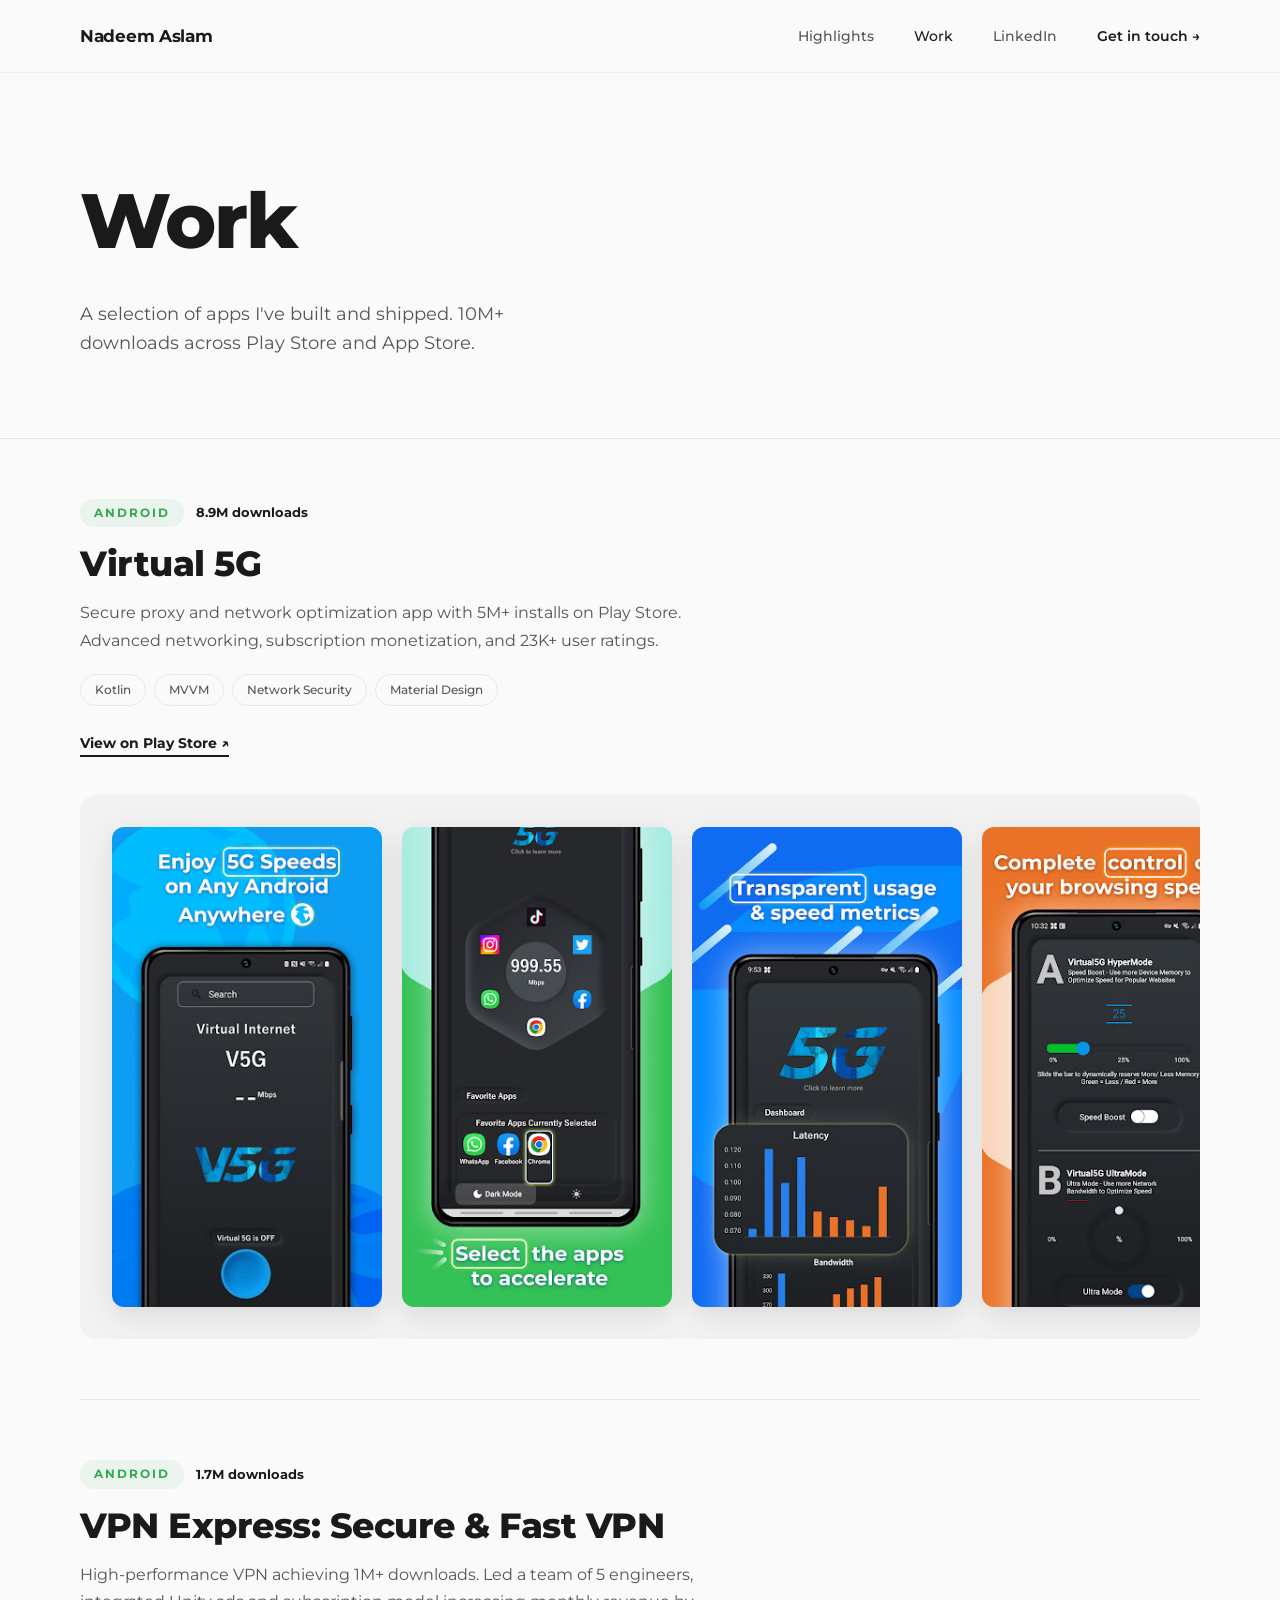
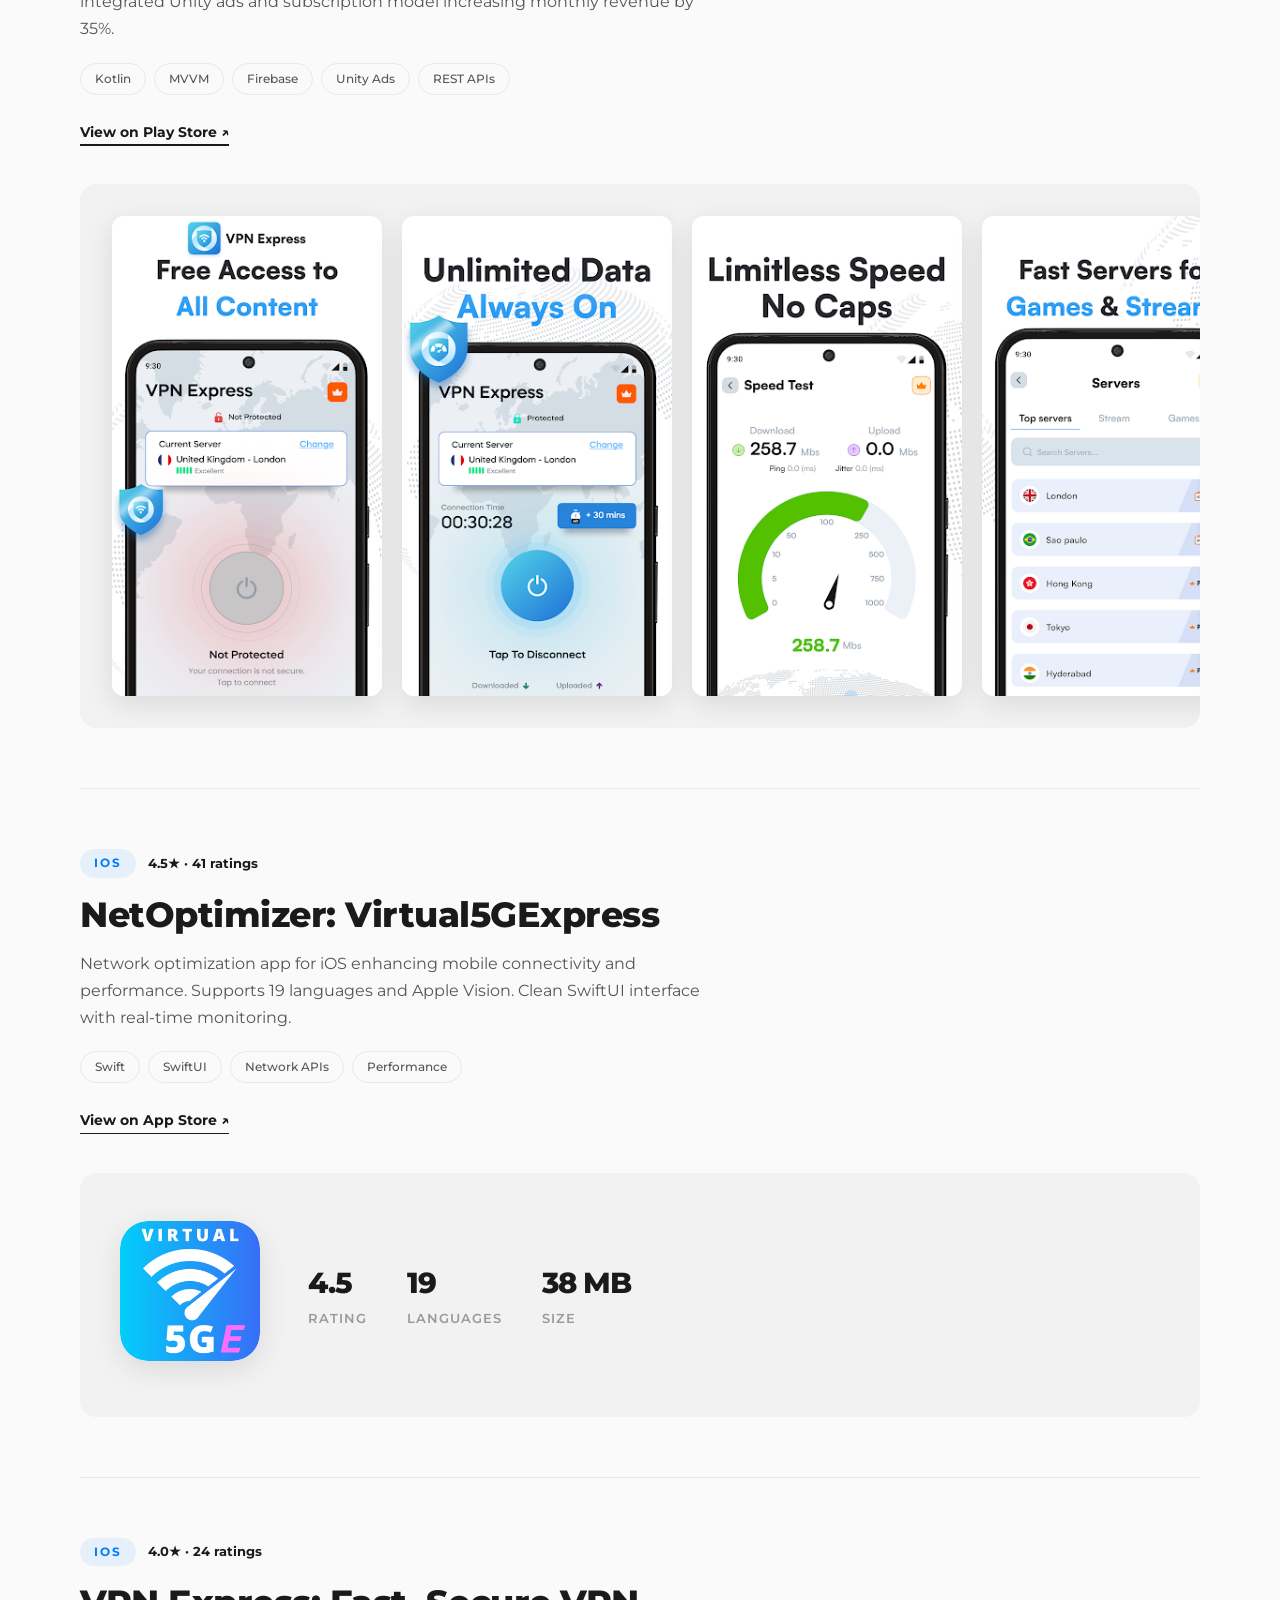
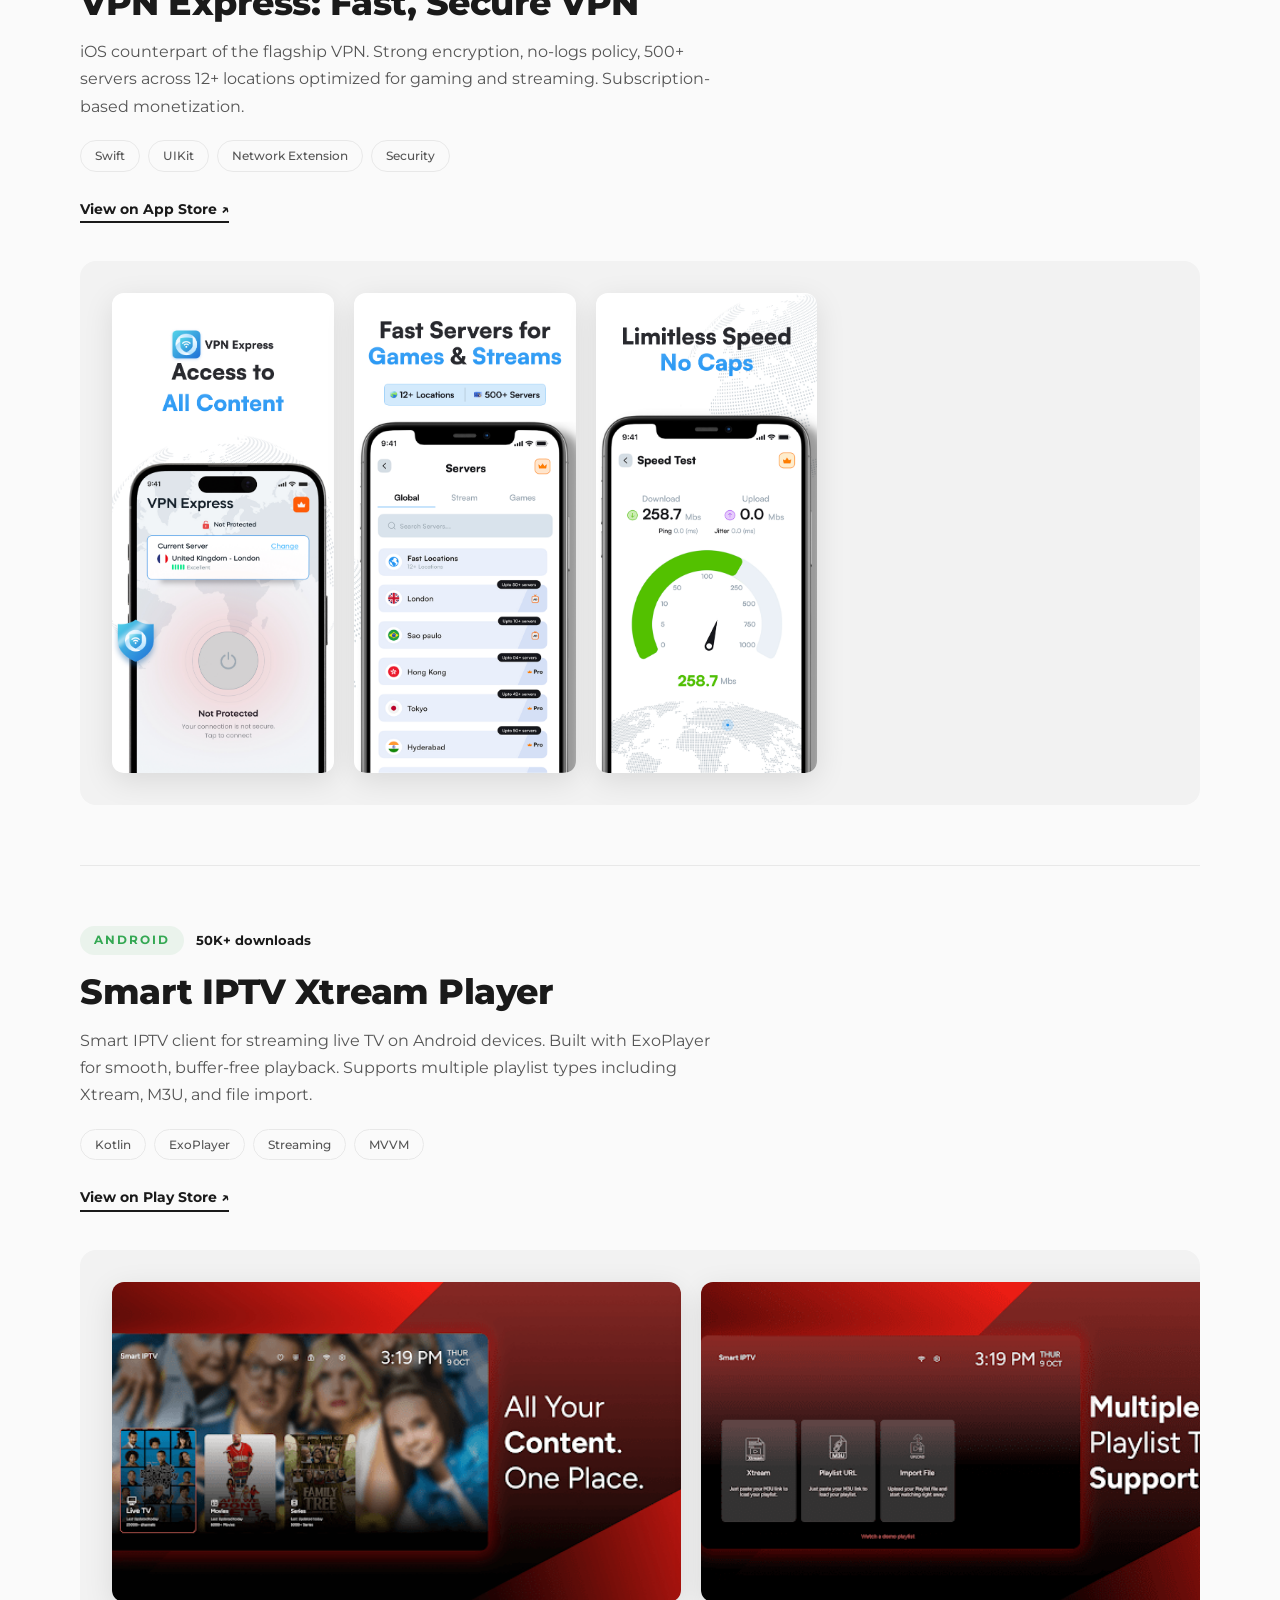
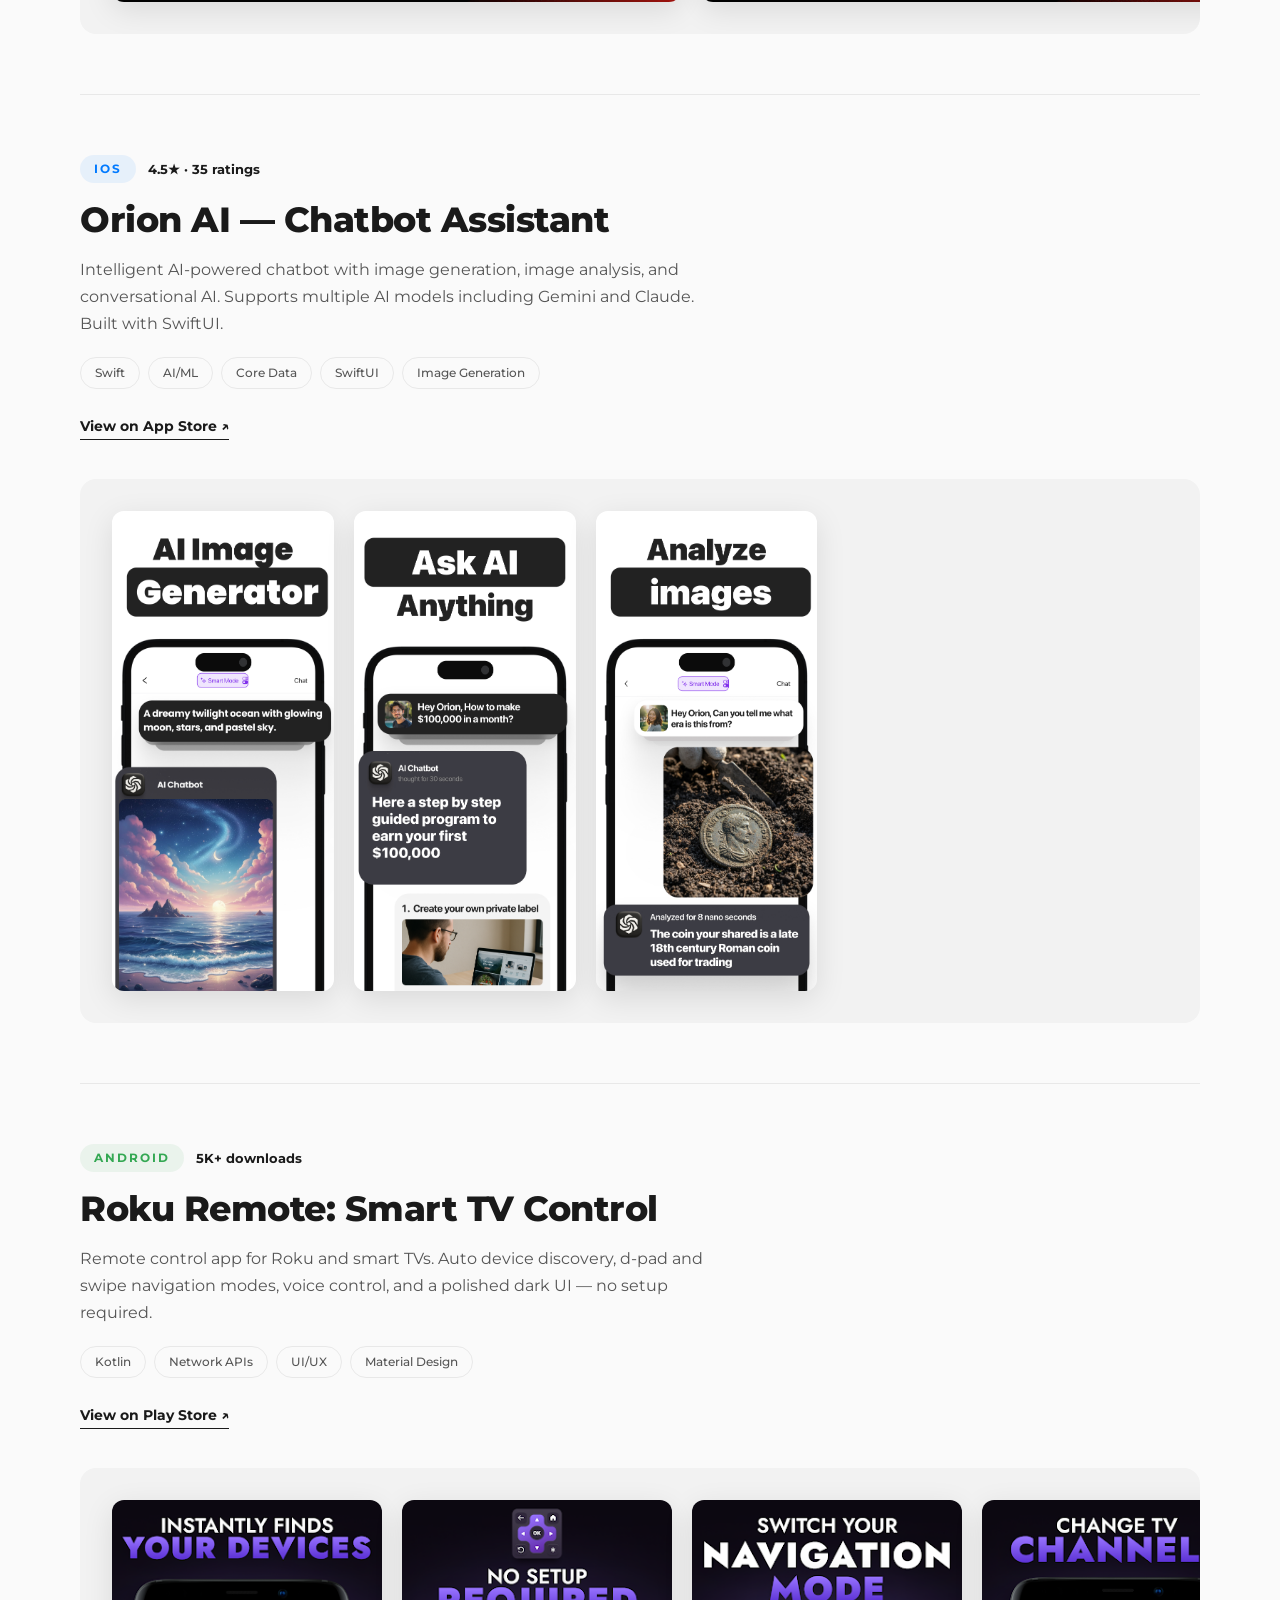
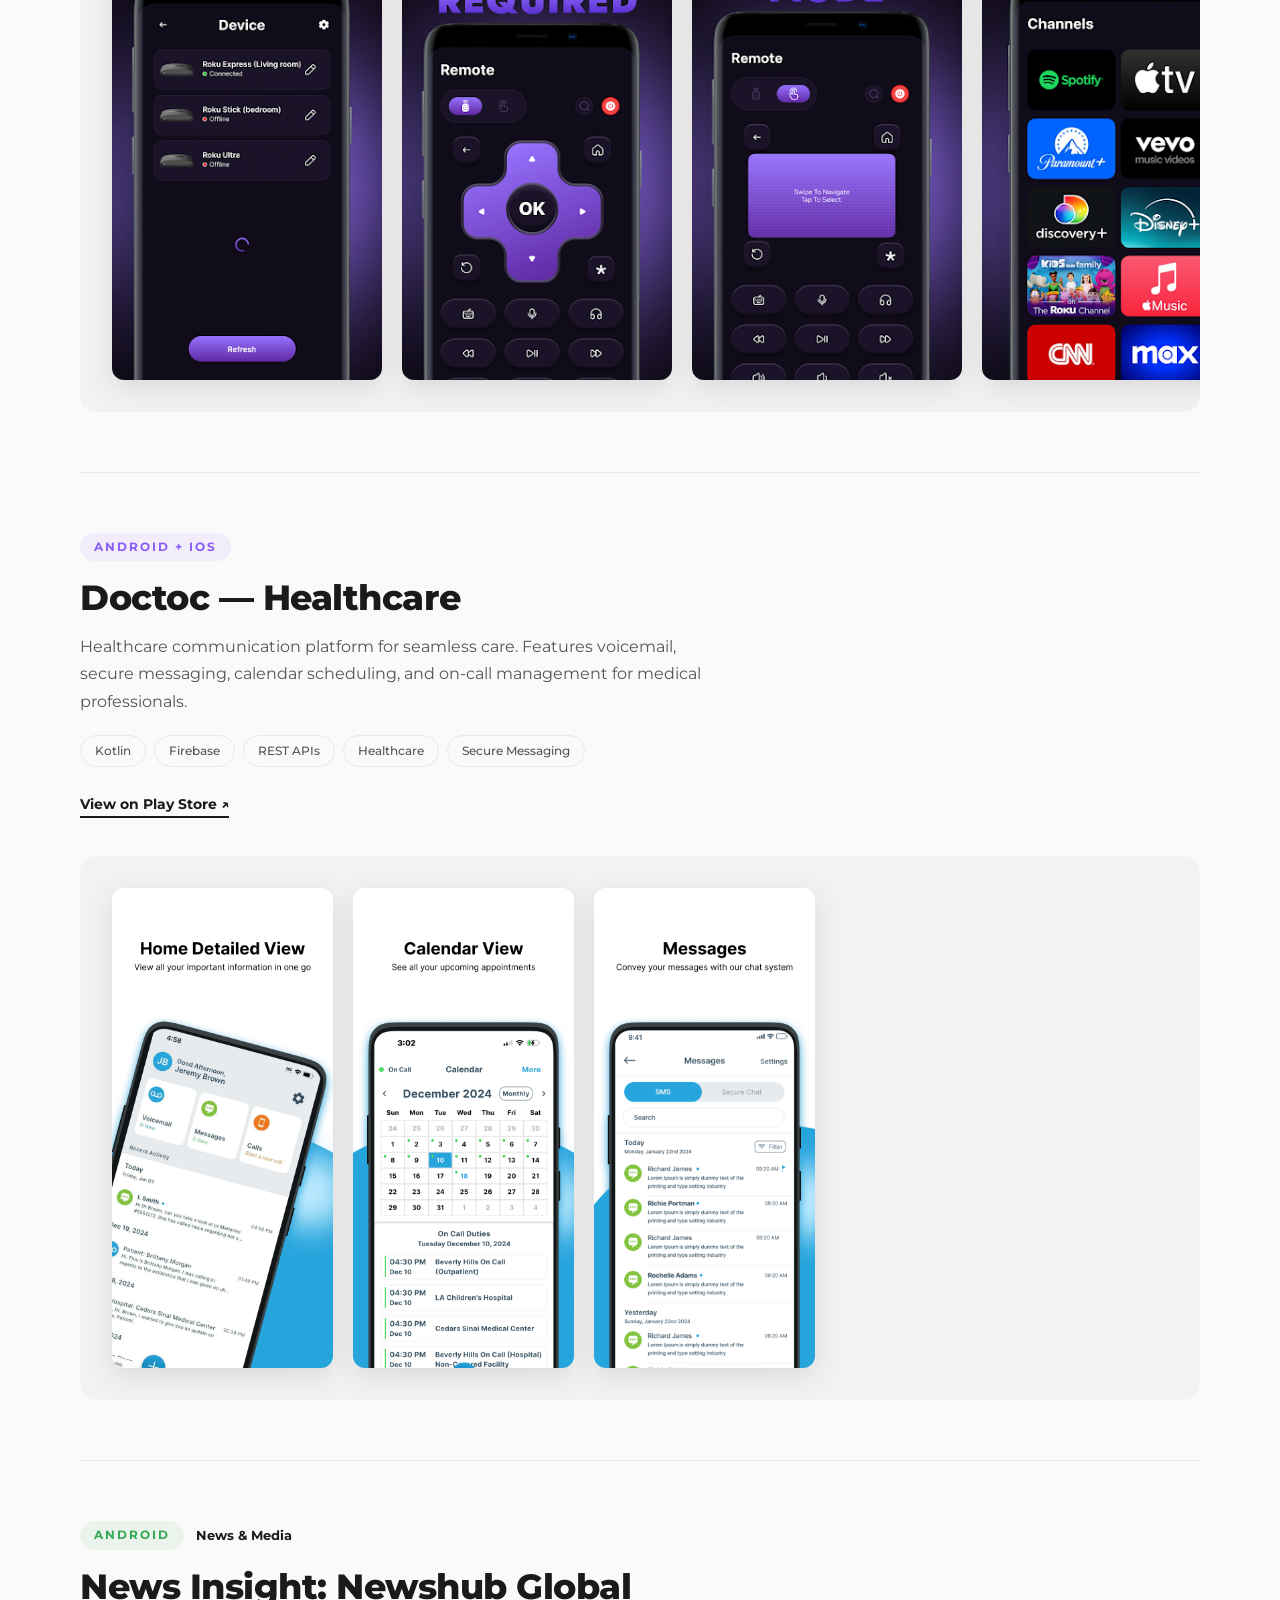
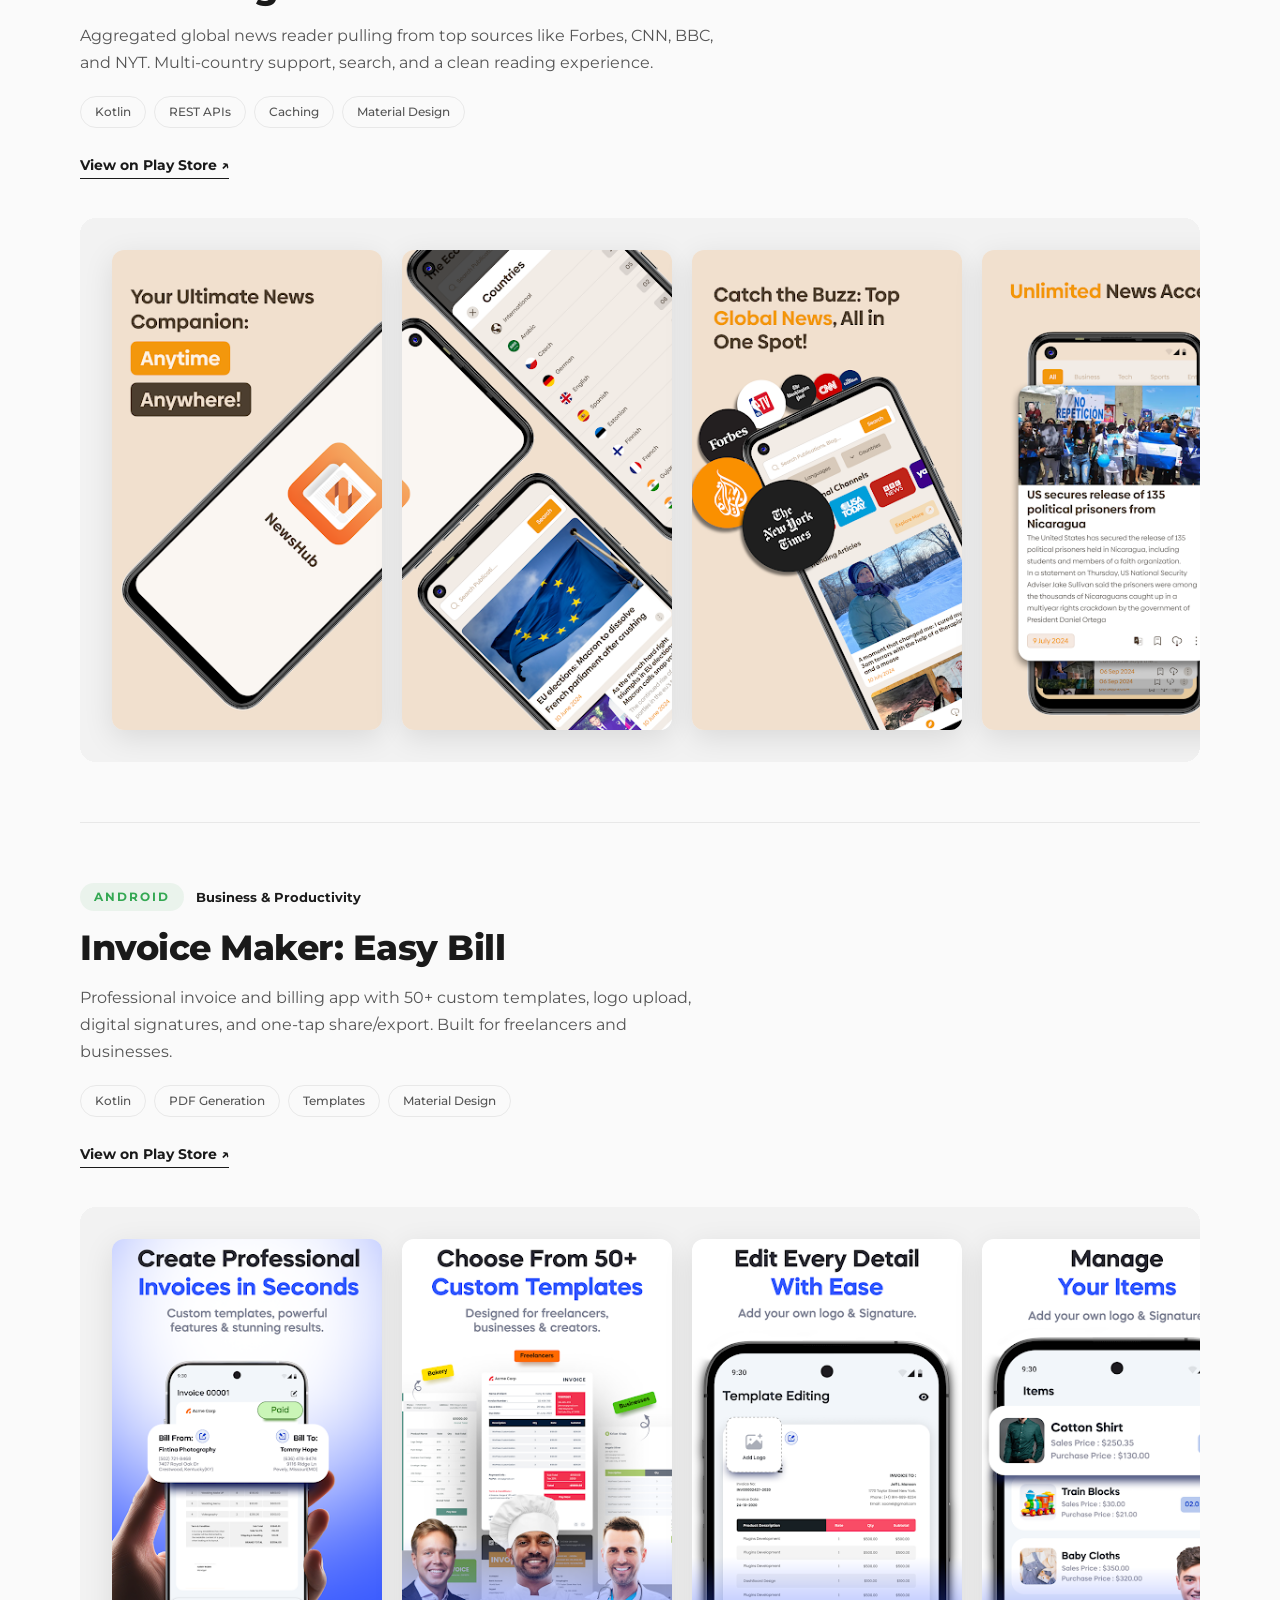
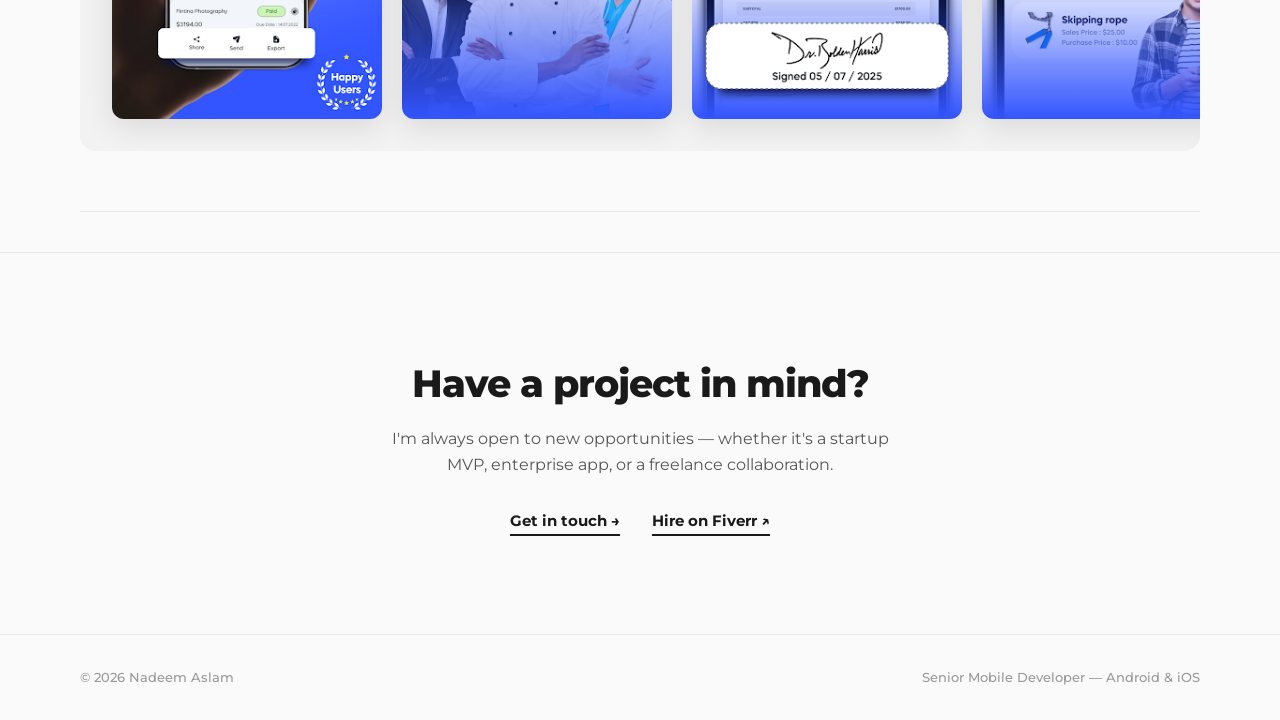
==== work.html @ 869d14c3 "Initial commit: portfolio website Static portfolio with home page, work page, SEO optimization, stru" ====
<!DOCTYPE html>
<html lang="en">
<head>
  <meta charset="UTF-8">
  <meta name="viewport" content="width=device-width, initial-scale=1.0">
  <title>Work — Nadeem Aslam | Android & iOS Apps Portfolio</title>
  <meta name="description" content="Mobile apps built by Nadeem Aslam. Virtual 5G (8.9M downloads), VPN Express, Smart IPTV, Orion AI and more. Android and iOS development portfolio.">
  <meta name="keywords" content="Nadeem Aslam apps, Android apps portfolio, iOS apps portfolio, mobile developer work, Virtual 5G app, VPN Express app, Kotlin apps, Swift apps, Play Store developer">
  <meta name="author" content="Nadeem Aslam">
  <meta name="robots" content="index, follow">
  <link rel="canonical" href="https://nadeemaslam.com/work.html">

  <!-- Open Graph -->
  <meta property="og:type" content="website">
  <meta property="og:title" content="Work — Nadeem Aslam | Android & iOS Apps Portfolio">
  <meta property="og:description" content="Mobile apps built by Nadeem Aslam. 5M+ downloads across Play Store and App Store.">
  <meta property="og:url" content="https://nadeemaslam.com/work.html">
  <meta property="og:image" content="https://nadeemaslam.com/assets/icon-virtual5g.png">

  <link rel="preconnect" href="https://fonts.googleapis.com">
  <link rel="preconnect" href="https://fonts.gstatic.com" crossorigin>
  <link href="https://fonts.googleapis.com/css2?family=Montserrat:wght@400;500;600;700;800&family=Merriweather:wght@400;700&display=swap" rel="stylesheet">
  <link rel="stylesheet" href="style.css">
  <link rel="stylesheet" href="work.css">
</head>
<body>

  <!-- Nav -->
  <nav class="nav">
    <div class="nav-inner">
      <a href="index.html" class="nav-logo">Nadeem Aslam</a>
      <div class="nav-links" id="navLinks">
        <a href="index.html#highlights">Highlights</a>
        <a href="work.html" class="nav-active">Work</a>
        <a href="https://www.linkedin.com/in/nadeem-aslam-android/" target="_blank" rel="noopener">LinkedIn</a>
        <a href="index.html#contact" class="nav-cta">Get in touch &rarr;</a>
      </div>
      <button class="nav-toggle" id="navToggle" aria-label="Menu">
        <span></span><span></span>
      </button>
    </div>
  </nav>

  <!-- Page Header -->
  <header class="work-hero">
    <div class="section-inner">
      <h1>Work</h1>
      <p>A selection of apps I've built and shipped. 10M+ downloads across Play Store and App Store.</p>
    </div>
  </header>

  <!-- Project Cards -->
  <section class="work-grid">
    <div class="section-inner">

      <!-- Virtual 5G -->
      <a href="https://play.google.com/store/apps/details?id=com.adaranet.android.droidproxyclient2" target="_blank" rel="noopener" class="work-card">
        <div class="work-card-text">
          <div class="work-card-meta">
            <span class="work-tag">Android</span>
            <span class="work-tag-subtle">8.9M downloads</span>
          </div>
          <h2>Virtual 5G</h2>
          <p>Secure proxy and network optimization app with 5M+ installs on Play Store. Advanced networking, subscription monetization, and 23K+ user ratings.</p>
          <div class="work-card-chips">
            <span>Kotlin</span><span>MVVM</span><span>Network Security</span><span>Material Design</span>
          </div>
          <span class="work-card-link">View on Play Store &nearr;</span>
        </div>
        <div class="work-card-screens">
          <div class="screens-row">
            <img src="assets/ss-virtual5g-1.jpg" alt="Virtual 5G — Home screen" loading="lazy">
            <img src="assets/ss-virtual5g-2.jpg" alt="Virtual 5G — App acceleration" loading="lazy">
            <img src="assets/ss-virtual5g-3.jpg" alt="Virtual 5G — Settings" loading="lazy">
            <img src="assets/ss-virtual5g-4.jpg" alt="Virtual 5G — Speed Control" loading="lazy">
            <img src="assets/ss-virtual5g-5.jpg" alt="Virtual 5G — Modes" loading="lazy">
          </div>
        </div>
      </a>

      <!-- VPN Express Android -->
      <a href="https://play.google.com/store/apps/details?id=com.adaranet.vgep" target="_blank" rel="noopener" class="work-card">
        <div class="work-card-text">
          <div class="work-card-meta">
            <span class="work-tag">Android</span>
            <span class="work-tag-subtle">1.7M downloads</span>
          </div>
          <h2>VPN Express: Secure & Fast VPN</h2>
          <p>High-performance VPN achieving 1M+ downloads. Led a team of 5 engineers, integrated Unity ads and subscription model increasing monthly revenue by 35%.</p>
          <div class="work-card-chips">
            <span>Kotlin</span><span>MVVM</span><span>Firebase</span><span>Unity Ads</span><span>REST APIs</span>
          </div>
          <span class="work-card-link">View on Play Store &nearr;</span>
        </div>
        <div class="work-card-screens">
          <div class="screens-row">
            <img src="assets/ss-vgep-1.jpg" alt="VPN Express — Connect" loading="lazy">
            <img src="assets/ss-vgep-2.jpg" alt="VPN Express — Protected" loading="lazy">
            <img src="assets/ss-vgep-3.jpg" alt="VPN Express — Servers" loading="lazy">
            <img src="assets/ss-vgep-4.jpg" alt="VPN Express — Server List" loading="lazy">
            <img src="assets/ss-vgep-5.jpg" alt="VPN Express — Features" loading="lazy">
          </div>
        </div>
      </a>

      <!-- NetOptimizer iOS -->
      <a href="https://apps.apple.com/us/app/netoptimizer-virtual5gexpress/id6499292158" target="_blank" rel="noopener" class="work-card">
        <div class="work-card-text">
          <div class="work-card-meta">
            <span class="work-tag ios">iOS</span>
            <span class="work-tag-subtle">4.5★ · 41 ratings</span>
          </div>
          <h2>NetOptimizer: Virtual5GExpress</h2>
          <p>Network optimization app for iOS enhancing mobile connectivity and performance. Supports 19 languages and Apple Vision. Clean SwiftUI interface with real-time monitoring.</p>
          <div class="work-card-chips">
            <span>Swift</span><span>SwiftUI</span><span>Network APIs</span><span>Performance</span>
          </div>
          <span class="work-card-link">View on App Store &nearr;</span>
        </div>
        <div class="work-card-preview">
          <div class="preview-icon-large">
            <img src="assets/icon-netoptimizer-ios.png" alt="NetOptimizer icon">
          </div>
          <div class="preview-stats">
            <div><strong>4.5</strong><span>Rating</span></div>
            <div><strong>19</strong><span>Languages</span></div>
            <div><strong>38 MB</strong><span>Size</span></div>
          </div>
        </div>
      </a>

      <!-- VPN Express iOS -->
      <a href="https://apps.apple.com/us/app/vpn-express-fast-secure-vpn/id6740760260" target="_blank" rel="noopener" class="work-card">
        <div class="work-card-text">
          <div class="work-card-meta">
            <span class="work-tag ios">iOS</span>
            <span class="work-tag-subtle">4.0★ · 24 ratings</span>
          </div>
          <h2>VPN Express: Fast, Secure VPN</h2>
          <p>iOS counterpart of the flagship VPN. Strong encryption, no-logs policy, 500+ servers across 12+ locations optimized for gaming and streaming. Subscription-based monetization.</p>
          <div class="work-card-chips">
            <span>Swift</span><span>UIKit</span><span>Network Extension</span><span>Security</span>
          </div>
          <span class="work-card-link">View on App Store &nearr;</span>
        </div>
        <div class="work-card-screens">
          <div class="screens-row">
            <img src="assets/ss-vpnexpress-ios-1.png" alt="VPN Express iOS — Home" loading="lazy">
            <img src="assets/ss-vpnexpress-ios-2.png" alt="VPN Express iOS — Servers" loading="lazy">
            <img src="assets/ss-vpnexpress-ios-3.png" alt="VPN Express iOS — Speed Test" loading="lazy">
          </div>
        </div>
      </a>

      <!-- Smart IPTV -->
      <a href="https://play.google.com/store/apps/details?id=com.invotyx.tv.smartiptv" target="_blank" rel="noopener" class="work-card">
        <div class="work-card-text">
          <div class="work-card-meta">
            <span class="work-tag">Android</span>
            <span class="work-tag-subtle">50K+ downloads</span>
          </div>
          <h2>Smart IPTV Xtream Player</h2>
          <p>Smart IPTV client for streaming live TV on Android devices. Built with ExoPlayer for smooth, buffer-free playback. Supports multiple playlist types including Xtream, M3U, and file import.</p>
          <div class="work-card-chips">
            <span>Kotlin</span><span>ExoPlayer</span><span>Streaming</span><span>MVVM</span>
          </div>
          <span class="work-card-link">View on Play Store &nearr;</span>
        </div>
        <div class="work-card-screens">
          <div class="screens-row landscape">
            <img src="assets/ss-smartiptv-1.jpg" alt="Smart IPTV — Home" loading="lazy">
            <img src="assets/ss-smartiptv-2.jpg" alt="Smart IPTV — Playlists" loading="lazy">
            <img src="assets/ss-smartiptv-3.jpg" alt="Smart IPTV — Player" loading="lazy">
          </div>
        </div>
      </a>

      <!-- Orion AI -->
      <a href="https://apps.apple.com/us/app/orion-ai-chatbot-assistant/id6744879088" target="_blank" rel="noopener" class="work-card">
        <div class="work-card-text">
          <div class="work-card-meta">
            <span class="work-tag ios">iOS</span>
            <span class="work-tag-subtle">4.5★ · 35 ratings</span>
          </div>
          <h2>Orion AI — Chatbot Assistant</h2>
          <p>Intelligent AI-powered chatbot with image generation, image analysis, and conversational AI. Supports multiple AI models including Gemini and Claude. Built with SwiftUI.</p>
          <div class="work-card-chips">
            <span>Swift</span><span>AI/ML</span><span>Core Data</span><span>SwiftUI</span><span>Image Generation</span>
          </div>
          <span class="work-card-link">View on App Store &nearr;</span>
        </div>
        <div class="work-card-screens">
          <div class="screens-row">
            <img src="assets/ss-orion-1.png" alt="Orion AI — AI Image Generator" loading="lazy">
            <img src="assets/ss-orion-2.png" alt="Orion AI — Ask AI Anything" loading="lazy">
            <img src="assets/ss-orion-3.png" alt="Orion AI — Analyze Images" loading="lazy">
          </div>
        </div>
      </a>

      <!-- Roku Remote -->
      <a href="https://play.google.com/store/apps/details?id=com.roku.remote.smart.tv.control" target="_blank" rel="noopener" class="work-card">
        <div class="work-card-text">
          <div class="work-card-meta">
            <span class="work-tag">Android</span>
            <span class="work-tag-subtle">5K+ downloads</span>
          </div>
          <h2>Roku Remote: Smart TV Control</h2>
          <p>Remote control app for Roku and smart TVs. Auto device discovery, d-pad and swipe navigation modes, voice control, and a polished dark UI — no setup required.</p>
          <div class="work-card-chips">
            <span>Kotlin</span><span>Network APIs</span><span>UI/UX</span><span>Material Design</span>
          </div>
          <span class="work-card-link">View on Play Store &nearr;</span>
        </div>
        <div class="work-card-screens">
          <div class="screens-row">
            <img src="assets/ss-roku-1.jpg" alt="Roku Remote — Device Discovery" loading="lazy">
            <img src="assets/ss-roku-2.jpg" alt="Roku Remote — Remote Control" loading="lazy">
            <img src="assets/ss-roku-3.jpg" alt="Roku Remote — Navigation Mode" loading="lazy">
            <img src="assets/ss-roku-4.jpg" alt="Roku Remote — Keyboard" loading="lazy">
          </div>
        </div>
      </a>

      <!-- Doctoc -->
      <a href="https://play.google.com/store/apps/details?id=net.doctoc.doctoc" target="_blank" rel="noopener" class="work-card">
        <div class="work-card-text">
          <div class="work-card-meta">
            <span class="work-tag both">Android + iOS</span>
          </div>
          <h2>Doctoc — Healthcare</h2>
          <p>Healthcare communication platform for seamless care. Features voicemail, secure messaging, calendar scheduling, and on-call management for medical professionals.</p>
          <div class="work-card-chips">
            <span>Kotlin</span><span>Firebase</span><span>REST APIs</span><span>Healthcare</span><span>Secure Messaging</span>
          </div>
          <span class="work-card-link">View on Play Store &nearr;</span>
        </div>
        <div class="work-card-screens">
          <div class="screens-row">
            <img src="assets/ss-doctoc-1.png" alt="Doctoc — Home Dashboard" loading="lazy">
            <img src="assets/ss-doctoc-2.png" alt="Doctoc — Calendar View" loading="lazy">
            <img src="assets/ss-doctoc-3.png" alt="Doctoc — Messages" loading="lazy">
          </div>
        </div>
      </a>

      <!-- News Insight -->
      <a href="https://play.google.com/store/apps/details?id=com.newshub.free.news.magazine" target="_blank" rel="noopener" class="work-card">
        <div class="work-card-text">
          <div class="work-card-meta">
            <span class="work-tag">Android</span>
            <span class="work-tag-subtle">News & Media</span>
          </div>
          <h2>News Insight: Newshub Global</h2>
          <p>Aggregated global news reader pulling from top sources like Forbes, CNN, BBC, and NYT. Multi-country support, search, and a clean reading experience.</p>
          <div class="work-card-chips">
            <span>Kotlin</span><span>REST APIs</span><span>Caching</span><span>Material Design</span>
          </div>
          <span class="work-card-link">View on Play Store &nearr;</span>
        </div>
        <div class="work-card-screens">
          <div class="screens-row">
            <img src="assets/ss-newshub-1.jpg" alt="NewsHub — Splash" loading="lazy">
            <img src="assets/ss-newshub-2.jpg" alt="NewsHub — Countries & Feed" loading="lazy">
            <img src="assets/ss-newshub-3.jpg" alt="NewsHub — Global Sources" loading="lazy">
            <img src="assets/ss-newshub-4.jpg" alt="NewsHub — Reading" loading="lazy">
            <img src="assets/ss-newshub-5.jpg" alt="NewsHub — Categories" loading="lazy">
          </div>
        </div>
      </a>

      <!-- Invoice Maker -->
      <a href="https://play.google.com/store/apps/details?id=com.invoice.bill.ai" target="_blank" rel="noopener" class="work-card">
        <div class="work-card-text">
          <div class="work-card-meta">
            <span class="work-tag">Android</span>
            <span class="work-tag-subtle">Business & Productivity</span>
          </div>
          <h2>Invoice Maker: Easy Bill</h2>
          <p>Professional invoice and billing app with 50+ custom templates, logo upload, digital signatures, and one-tap share/export. Built for freelancers and businesses.</p>
          <div class="work-card-chips">
            <span>Kotlin</span><span>PDF Generation</span><span>Templates</span><span>Material Design</span>
          </div>
          <span class="work-card-link">View on Play Store &nearr;</span>
        </div>
        <div class="work-card-screens">
          <div class="screens-row">
            <img src="assets/ss-invoice-1.jpg" alt="Invoice Maker — Create Invoice" loading="lazy">
            <img src="assets/ss-invoice-2.jpg" alt="Invoice Maker — Templates" loading="lazy">
            <img src="assets/ss-invoice-3.jpg" alt="Invoice Maker — Edit & Sign" loading="lazy">
            <img src="assets/ss-invoice-4.jpg" alt="Invoice Maker — Items" loading="lazy">
            <img src="assets/ss-invoice-5.jpg" alt="Invoice Maker — Dashboard" loading="lazy">
          </div>
        </div>
      </a>

    </div>
  </section>

  <!-- CTA -->
  <section class="work-cta">
    <div class="section-inner">
      <h2>Have a project in mind?</h2>
      <p>I'm always open to new opportunities — whether it's a startup MVP, enterprise app, or a freelance collaboration.</p>
      <div class="work-cta-links">
        <a href="index.html#contact">Get in touch &rarr;</a>
        <a href="https://www.fiverr.com/nadeem585" target="_blank" rel="noopener">Hire on Fiverr &nearr;</a>
      </div>
    </div>
  </section>

  <!-- Footer -->
  <footer class="footer">
    <div class="section-inner footer-inner">
      <span>&copy; 2026 Nadeem Aslam</span>
      <span>Senior Mobile Developer — Android & iOS</span>
    </div>
  </footer>

  <script src="script.js"></script>
</body>
</html>
---- style.css ----
/* ========================================
   Nadeem Aslam Portfolio
   Style: jonnyczar.com inspired
   Light, editorial, lots of whitespace
   ======================================== */

:root {
  --bg: #fafafa;
  --bg-white: #ffffff;
  --text: #1a1a1a;
  --text-secondary: #555555;
  --text-muted: #999999;
  --accent: #1a1a1a;
  --border: #e8e8e8;
  --border-light: #f0f0f0;
  --radius: 16px;
  --transition: 0.25s ease;
  --max-width: 1200px;
  --android: #34a853;
  --ios: #007aff;
  --both: #8b5cf6;
}

* {
  margin: 0;
  padding: 0;
  box-sizing: border-box;
}

html {
  scroll-behavior: smooth;
  -webkit-font-smoothing: antialiased;
}

img {
  -webkit-user-drag: none;
  user-select: none;
}

body {
  font-family: 'Montserrat', -apple-system, BlinkMacSystemFont, sans-serif;
  background: var(--bg);
  color: var(--text);
  line-height: 1.6;
}

.section-inner {
  max-width: var(--max-width);
  margin: 0 auto;
  padding: 0 40px;
}

a {
  color: inherit;
  text-decoration: none;
}

/* ========================================
   Nav
   ======================================== */

.nav {
  position: fixed;
  top: 0;
  left: 0;
  right: 0;
  z-index: 100;
  background: rgba(250, 250, 250, 0.9);
  backdrop-filter: blur(16px);
  -webkit-backdrop-filter: blur(16px);
  border-bottom: 1px solid var(--border-light);
}

.nav-inner {
  max-width: var(--max-width);
  margin: 0 auto;
  padding: 0 40px;
  height: 72px;
  display: flex;
  align-items: center;
  justify-content: space-between;
}

.nav-logo {
  font-size: 1.05rem;
  font-weight: 700;
  letter-spacing: -0.3px;
}

.nav-links {
  display: flex;
  align-items: center;
  gap: 40px;
}

.nav-links a {
  font-size: 0.88rem;
  font-weight: 500;
  color: var(--text-secondary);
  transition: var(--transition);
}

.nav-links a:hover {
  color: var(--text);
}

.nav-cta {
  color: var(--text) !important;
  font-weight: 600 !important;
}

.nav-toggle {
  display: none;
  flex-direction: column;
  gap: 6px;
  background: none;
  border: none;
  cursor: pointer;
  padding: 8px;
}

.nav-toggle span {
  width: 22px;
  height: 1.5px;
  background: var(--text);
  transition: var(--transition);
}

/* ========================================
   Hero
   ======================================== */

.hero {
  padding: 160px 0 100px;
}

.hero-inner {
  max-width: var(--max-width);
  margin: 0 auto;
  padding: 0 40px;
  display: flex;
  align-items: center;
  justify-content: space-between;
  gap: 80px;
}

.hero-text {
  flex: 1;
  max-width: 640px;
}

.hero-text h1 {
  font-size: clamp(2.8rem, 5.5vw, 4.5rem);
  font-weight: 800;
  line-height: 1.08;
  letter-spacing: -2px;
  margin-bottom: 28px;
}

.hero-sub {
  font-size: 1.1rem;
  color: var(--text-secondary);
  line-height: 1.7;
  margin-bottom: 40px;
  max-width: 480px;
}

.hero-socials {
  display: flex;
  gap: 28px;
}

.hero-socials a {
  font-size: 0.88rem;
  font-weight: 600;
  color: var(--text-secondary);
  transition: var(--transition);
  position: relative;
}

.hero-socials a::after {
  content: '';
  position: absolute;
  bottom: -2px;
  left: 0;
  width: 0;
  height: 1.5px;
  background: var(--text);
  transition: var(--transition);
}

.hero-socials a:hover {
  color: var(--text);
}

.hero-socials a:hover::after {
  width: 100%;
}

.hero-portrait {
  flex-shrink: 0;
}

.hero-portrait {
  flex-shrink: 0;
  position: relative;
}

.hero-portrait::after {
  content: '';
  position: absolute;
  bottom: 0;
  left: 0;
  right: 0;
  height: 120px;
  background: linear-gradient(to bottom, transparent, var(--bg));
  pointer-events: none;
}

.portrait-img {
  width: 420px;
  display: block;
  filter: grayscale(100%);
  transition: filter 0.5s ease;
}

.portrait-img:hover {
  filter: grayscale(0%);
}

/* ========================================
   Section labels
   ======================================== */

.section-label {
  font-size: 0.78rem;
  font-weight: 700;
  text-transform: uppercase;
  letter-spacing: 2.5px;
  color: var(--text-muted);
  margin-bottom: 32px;
}

/* ========================================
   Highlights
   ======================================== */

.highlights {
  padding: 100px 0;
  border-top: 1px solid var(--border);
}

.highlights-grid {
  display: grid;
  grid-template-columns: repeat(4, 1fr);
  gap: 40px;
}

.highlight-card {
  padding-right: 20px;
}

.highlight-number {
  display: block;
  font-size: 3rem;
  font-weight: 800;
  letter-spacing: -2px;
  line-height: 1;
  margin-bottom: 12px;
}

.highlight-card p {
  font-size: 0.92rem;
  color: var(--text-secondary);
  line-height: 1.5;
}

/* ========================================
   About
   ======================================== */

.about {
  padding: 100px 0;
  border-top: 1px solid var(--border);
}

.about-layout {
  display: grid;
  grid-template-columns: 1fr 1fr;
  gap: 80px;
  align-items: start;
}

.about-left h2 {
  font-size: clamp(1.8rem, 3vw, 2.4rem);
  font-weight: 800;
  letter-spacing: -1px;
  line-height: 1.2;
}

.about-right p {
  font-size: 1rem;
  color: var(--text-secondary);
  line-height: 1.8;
  margin-bottom: 20px;
}

.about-details {
  margin-top: 36px;
  padding-top: 28px;
  border-top: 1px solid var(--border);
  display: flex;
  gap: 48px;
}

.about-details div {
  display: flex;
  flex-direction: column;
  gap: 4px;
}

.about-details strong {
  font-size: 0.75rem;
  font-weight: 700;
  text-transform: uppercase;
  letter-spacing: 1.5px;
  color: var(--text-muted);
}

.about-details span {
  font-size: 0.95rem;
  font-weight: 600;
}

/* ========================================
   Skills strip
   ======================================== */

.skills-strip {
  padding: 40px 0;
  border-top: 1px solid var(--border);
  border-bottom: 1px solid var(--border);
  overflow: hidden;
}

.strip-scroll {
  display: flex;
  align-items: center;
  gap: 24px;
  white-space: nowrap;
  width: max-content;
}

.strip-scroll span {
  font-size: 0.88rem;
  font-weight: 600;
  color: var(--text-secondary);
  white-space: nowrap;
}

.strip-dot {
  width: 4px;
  height: 4px;
  border-radius: 50%;
  background: var(--text-muted);
  flex-shrink: 0;
}

/* ========================================
   Work / Projects
   ======================================== */

.work {
  padding: 100px 0;
}

.work-heading {
  font-size: clamp(1.8rem, 3vw, 2.4rem);
  font-weight: 800;
  letter-spacing: -1px;
  margin-bottom: 60px;
}

.project {
  display: grid;
  grid-template-columns: 1fr 1fr;
  gap: 60px;
  align-items: center;
  padding: 60px 0;
  border-top: 1px solid var(--border);
  transition: var(--transition);
}

.project:last-of-type {
  border-bottom: 1px solid var(--border);
}

.project:hover {
  opacity: 0.85;
}

.project.reverse {
  direction: rtl;
}

.project.reverse > * {
  direction: ltr;
}

.project-top {
  display: flex;
  justify-content: space-between;
  align-items: center;
  margin-bottom: 16px;
}

.project-platform {
  font-size: 0.75rem;
  font-weight: 700;
  text-transform: uppercase;
  letter-spacing: 2px;
  color: var(--text-muted);
}

.project-arrow {
  font-size: 1.5rem;
  color: var(--text-muted);
  transition: var(--transition);
}

.project:hover .project-arrow {
  color: var(--text);
  transform: translate(3px, -3px);
}

.project-content h3 {
  font-size: 1.6rem;
  font-weight: 800;
  letter-spacing: -0.5px;
  margin-bottom: 16px;
  line-height: 1.2;
}

.project-content p {
  font-size: 0.95rem;
  color: var(--text-secondary);
  line-height: 1.7;
  margin-bottom: 20px;
}

.project-tags {
  display: flex;
  flex-wrap: wrap;
  gap: 8px;
  margin-bottom: 16px;
}

.project-tags span {
  padding: 5px 14px;
  border: 1px solid var(--border);
  border-radius: 50px;
  font-size: 0.78rem;
  font-weight: 500;
  color: var(--text-secondary);
}

.project-stat {
  font-size: 0.85rem;
  font-weight: 700;
  color: var(--text);
}

.project-icon {
  width: 100%;
  max-width: 200px;
  aspect-ratio: 1;
  border-radius: 24px;
  object-fit: cover;
  margin: 0 auto;
  display: block;
}

/* More work */
.more-work {
  text-align: center;
  padding: 60px 0 0;
}

.more-work-link {
  display: inline-block;
  font-size: 0.95rem;
  font-weight: 700;
  transition: var(--transition);
  position: relative;
}

.more-work-link::after {
  content: '';
  position: absolute;
  bottom: -2px;
  left: 0;
  width: 100%;
  height: 1.5px;
  background: var(--text);
}

.more-work-link:hover {
  opacity: 0.6;
}

/* ========================================
   Experience
   ======================================== */

.experience {
  padding: 100px 0;
  border-top: 1px solid var(--border);
  background: var(--bg-white);
}

.exp-list {
  margin-bottom: 48px;
}

.exp-item {
  display: grid;
  grid-template-columns: 200px 1fr;
  gap: 40px;
  padding: 36px 0;
  border-top: 1px solid var(--border);
}

.exp-date {
  font-size: 0.85rem;
  font-weight: 600;
  color: var(--text-muted);
}

.exp-right h3 {
  font-size: 1.15rem;
  font-weight: 700;
  margin-bottom: 4px;
}

.exp-company {
  font-size: 0.88rem;
  color: var(--text-muted);
  font-weight: 500;
  display: block;
  margin-bottom: 12px;
}

.exp-right p {
  font-size: 0.92rem;
  color: var(--text-secondary);
  line-height: 1.7;
}

.education {
  padding-top: 24px;
}

/* ========================================
   Testimonials
   ======================================== */

.testimonials {
  padding: 100px 0;
  border-top: 1px solid var(--border);
}

.testimonial-grid {
  display: grid;
  grid-template-columns: 1fr 1fr;
  gap: 32px;
  margin-top: 48px;
}

.testimonial-card {
  padding: 32px;
  border: 1px solid var(--border);
  border-radius: 12px;
  transition: var(--transition);
}

.testimonial-card:hover {
  border-color: #ccc;
}

.testimonial-stars {
  font-size: 0.9rem;
  color: #f5a623;
  letter-spacing: 2px;
  margin-bottom: 16px;
}

.testimonial-card p {
  font-size: 0.95rem;
  line-height: 1.7;
  color: var(--text-secondary);
  margin-bottom: 20px;
}

.testimonial-author {
  display: flex;
  align-items: center;
  gap: 8px;
}

.testimonial-author strong {
  font-size: 0.85rem;
  font-weight: 700;
}

.testimonial-author span {
  font-size: 0.8rem;
  color: var(--text-muted);
}

.testimonial-author span::before {
  content: '·';
  margin-right: 8px;
}

.testimonial-summary {
  display: flex;
  align-items: center;
  gap: 12px;
  margin-top: 40px;
  padding-top: 32px;
  border-top: 1px solid var(--border);
}

.testimonial-badge {
  font-size: 0.85rem;
  font-weight: 700;
  color: #f5a623;
  background: rgba(245, 166, 35, 0.08);
  padding: 5px 14px;
  border-radius: 50px;
}

.testimonial-summary span:last-child {
  font-size: 0.88rem;
  color: var(--text-secondary);
  font-weight: 500;
}

/* ========================================
   FAQ
   ======================================== */

.faq {
  padding: 100px 0;
  border-top: 1px solid var(--border);
}

.faq-list {
  margin-top: 48px;
  max-width: 720px;
}

.faq-item {
  border-bottom: 1px solid var(--border);
}

.faq-item summary {
  padding: 24px 0;
  font-size: 1.05rem;
  font-weight: 700;
  cursor: pointer;
  list-style: none;
  display: flex;
  justify-content: space-between;
  align-items: center;
  transition: color 0.25s ease;
}

.faq-item summary:hover {
  color: var(--text-secondary);
}

.faq-item summary::after {
  content: '+';
  font-size: 1.4rem;
  font-weight: 400;
  color: var(--text-muted);
  transition: transform 0.3s ease;
}

.faq-item[open] summary::after {
  transform: rotate(45deg);
}

.faq-item summary::-webkit-details-marker {
  display: none;
}

.faq-item p {
  padding: 0 0 24px;
  font-size: 0.95rem;
  color: var(--text-secondary);
  line-height: 1.7;
  max-width: 640px;
}

/* ========================================
   Contact
   ======================================== */

.contact {
  padding: 100px 0;
  border-top: 1px solid var(--border);
}

.contact-layout {
  display: grid;
  grid-template-columns: 1fr 1fr;
  gap: 80px;
  align-items: start;
}

.contact-left h2 {
  font-size: clamp(1.8rem, 3vw, 2.6rem);
  font-weight: 800;
  letter-spacing: -1px;
  line-height: 1.15;
}

.contact-links {
  display: flex;
  flex-direction: column;
}

.contact-link {
  display: flex;
  align-items: center;
  gap: 16px;
  padding: 24px 0;
  border-top: 1px solid var(--border);
  transition: var(--transition);
}

.contact-link:last-child {
  border-bottom: 1px solid var(--border);
}

.contact-link:hover {
  padding-left: 8px;
}

.contact-link-label {
  font-size: 0.75rem;
  font-weight: 700;
  text-transform: uppercase;
  letter-spacing: 1.5px;
  color: var(--text-muted);
  width: 80px;
  flex-shrink: 0;
}

.contact-link-value {
  font-size: 0.95rem;
  font-weight: 600;
  flex: 1;
}

.contact-link-arrow {
  font-size: 1.2rem;
  color: var(--text-muted);
  transition: var(--transition);
}

.contact-link:hover .contact-link-arrow {
  color: var(--text);
  transform: translateX(4px);
}

/* ========================================
   Footer
   ======================================== */

.footer {
  padding: 32px 0;
  border-top: 1px solid var(--border);
}

.footer-inner {
  display: flex;
  justify-content: space-between;
  align-items: center;
}

.footer span {
  font-size: 0.82rem;
  color: var(--text-muted);
  font-weight: 500;
}

/* ========================================
   Animations
   ======================================== */

/* Fade up */
.fade-up {
  opacity: 0;
  transform: translateY(40px);
  transition: opacity 0.7s cubic-bezier(0.22, 1, 0.36, 1), transform 0.7s cubic-bezier(0.22, 1, 0.36, 1);
}

.fade-up.visible {
  opacity: 1;
  transform: translateY(0);
}

/* Stagger children */
.stagger-children .fade-up:nth-child(1) { transition-delay: 0s; }
.stagger-children .fade-up:nth-child(2) { transition-delay: 0.08s; }
.stagger-children .fade-up:nth-child(3) { transition-delay: 0.16s; }
.stagger-children .fade-up:nth-child(4) { transition-delay: 0.24s; }
.stagger-children .fade-up:nth-child(5) { transition-delay: 0.32s; }
.stagger-children .fade-up:nth-child(6) { transition-delay: 0.40s; }

/* Hero entrance */
.hero-text {
  opacity: 0;
  transform: translateY(30px);
  animation: heroIn 0.9s cubic-bezier(0.22, 1, 0.36, 1) 0.2s forwards;
}

.hero-portrait {
  opacity: 0;
  transform: translateY(20px);
  animation: heroIn 0.9s cubic-bezier(0.22, 1, 0.36, 1) 0.5s forwards;
}

@keyframes heroIn {
  to {
    opacity: 1;
    transform: translateY(0);
  }
}

/* Nav slide down */
.nav {
  animation: navSlide 0.6s cubic-bezier(0.22, 1, 0.36, 1) forwards;
}

@keyframes navSlide {
  from {
    opacity: 0;
    transform: translateY(-20px);
  }
  to {
    opacity: 1;
    transform: translateY(0);
  }
}

/* Skill strip continuous scroll */
@keyframes stripScroll {
  0% { transform: translateX(0); }
  100% { transform: translateX(-50%); }
}

.strip-scroll.animate {
  animation: stripScroll 25s linear infinite;
}

.strip-scroll.animate:hover {
  animation-play-state: paused;
}

/* Scale in for project icons */
.fade-up .project-icon {
  opacity: 0;
  transform: scale(0.8);
  transition: opacity 0.6s ease 0.2s, transform 0.6s cubic-bezier(0.22, 1, 0.36, 1) 0.2s;
}

.fade-up.visible .project-icon {
  opacity: 1;
  transform: scale(1);
}

/* Highlight number count-up feel */
.highlight-number {
  transition: transform 0.4s cubic-bezier(0.22, 1, 0.36, 1);
}

.fade-up.visible .highlight-number {
  animation: numberPop 0.5s cubic-bezier(0.22, 1, 0.36, 1);
}

@keyframes numberPop {
  0% { transform: scale(0.7); opacity: 0; }
  60% { transform: scale(1.05); }
  100% { transform: scale(1); opacity: 1; }
}

/* Testimonial card hover lift */
.testimonial-card {
  transition: transform 0.35s cubic-bezier(0.22, 1, 0.36, 1), border-color 0.35s ease, box-shadow 0.35s ease;
}

.testimonial-card:hover {
  transform: translateY(-4px);
  box-shadow: 0 8px 30px rgba(0, 0, 0, 0.06);
}

/* Section label slide-in */
.section-label {
  opacity: 0;
  transform: translateX(-20px);
  transition: opacity 0.6s ease, transform 0.6s cubic-bezier(0.22, 1, 0.36, 1);
}

.section-label.visible {
  opacity: 1;
  transform: translateX(0);
}


/* ========================================
   Responsive
   ======================================== */

@media (max-width: 900px) {
  .section-inner,
  .nav-inner,
  .hero-inner {
    padding: 0 24px;
  }

  .nav-links {
    display: none;
    position: fixed;
    inset: 0;
    background: rgba(250, 250, 250, 0.98);
    flex-direction: column;
    align-items: center;
    justify-content: center;
    gap: 28px;
    z-index: 99;
  }

  .nav-links.active {
    display: flex;
  }

  .nav-links a {
    font-size: 1.2rem;
  }

  .nav-toggle {
    display: flex;
    z-index: 101;
  }

  .nav-toggle.active span:first-child {
    transform: rotate(45deg) translate(3px, 3px);
  }

  .nav-toggle.active span:last-child {
    transform: rotate(-45deg) translate(3px, -3px);
  }

  .hero {
    padding: 120px 0 60px;
  }

  .hero-inner {
    flex-direction: column-reverse;
    text-align: center;
    gap: 40px;
  }

  .hero-sub {
    margin-left: auto;
    margin-right: auto;
  }

  .hero-socials {
    justify-content: center;
  }

  .portrait-img {
    width: 260px;
  }

  .hero-portrait::after {
    height: 80px;
  }

  .highlights-grid {
    grid-template-columns: repeat(2, 1fr);
    gap: 32px;
  }

  .about-layout,
  .contact-layout {
    grid-template-columns: 1fr;
    gap: 40px;
  }

  .project {
    grid-template-columns: 1fr;
    gap: 32px;
  }

  .project.reverse {
    direction: ltr;
  }

  .project-content h3 {
    font-size: 1.3rem;
  }

  .exp-item {
    grid-template-columns: 1fr;
    gap: 8px;
  }

  .about-details {
    flex-direction: column;
    gap: 20px;
  }

  .highlights, .about, .work, .experience, .testimonials, .faq, .contact {
    padding: 60px 0;
  }

  .testimonial-grid {
    grid-template-columns: 1fr;
    gap: 20px;
    margin-top: 32px;
  }

  .testimonial-card {
    padding: 24px;
  }

  .footer-inner {
    flex-direction: column;
    gap: 8px;
    text-align: center;
  }
}

@media (max-width: 480px) {
  .hero {
    padding: 100px 0 40px;
  }

  .hero-text h1 {
    font-size: 2.2rem;
    letter-spacing: -1px;
  }

  .hero-sub {
    font-size: 0.95rem;
  }

  .portrait-img {
    width: 200px;
  }

  .hero-portrait::after {
    height: 60px;
  }

  .highlights-grid {
    grid-template-columns: 1fr 1fr;
  }

  .highlight-number {
    font-size: 2.2rem;
  }

  .highlight-card p {
    font-size: 0.82rem;
  }

  .section-title {
    font-size: 1.6rem;
  }

  .about-left h2,
  .contact-left h2 {
    font-size: 1.5rem;
  }

  .about-right p {
    font-size: 0.92rem;
  }

  .strip-scroll {
    gap: 16px;
  }

  .strip-scroll span {
    font-size: 0.78rem;
  }

  .project-content h3 {
    font-size: 1.1rem;
  }

  .project-icon {
    max-width: 140px;
  }

  .exp-right h3 {
    font-size: 1rem;
  }

  .contact-link-label {
    width: 60px;
    font-size: 0.68rem;
  }

  .contact-link-value {
    font-size: 0.85rem;
  }

  .testimonial-card p {
    font-size: 0.88rem;
  }

  .testimonial-summary {
    flex-direction: column;
    align-items: flex-start;
    gap: 8px;
  }
}
---- work.css ----
/* ========================================
   Work Page — jonnyczar.com/work style
   Full-width cards, large screenshots
   ======================================== */

/* Page header */
.work-hero {
  padding: 160px 0 80px;
  border-bottom: 1px solid var(--border);
}

.work-hero h1 {
  font-size: clamp(3rem, 6vw, 5rem);
  font-weight: 800;
  letter-spacing: -2px;
  margin-bottom: 16px;
}

.work-hero p {
  font-size: 1.15rem;
  color: var(--text-secondary);
  max-width: 520px;
  line-height: 1.6;
}

/* Active nav */
.nav-active {
  color: var(--text) !important;
}

/* Work grid */
.work-grid {
  padding: 0 0 40px;
}

/* Work card */
.work-card {
  display: block;
  padding: 60px 0;
  border-bottom: 1px solid var(--border);
  transition: opacity 0.25s ease;
  cursor: pointer;
}

.work-card:hover {
  opacity: 0.8;
}

/* Card text */
.work-card-text {
  margin-bottom: 40px;
}

.work-card-meta {
  display: flex;
  align-items: center;
  gap: 12px;
  margin-bottom: 16px;
}

.work-tag {
  font-size: 0.72rem;
  font-weight: 700;
  text-transform: uppercase;
  letter-spacing: 2px;
  color: var(--android);
  background: rgba(52, 168, 83, 0.08);
  padding: 5px 14px;
  border-radius: 50px;
}

.work-tag.ios {
  color: var(--ios);
  background: rgba(0, 122, 255, 0.08);
}

.work-tag.both {
  color: var(--both);
  background: rgba(139, 92, 246, 0.08);
}

.work-tag-subtle {
  font-size: 0.82rem;
  font-weight: 700;
  color: var(--text);
}

.work-card-text h2 {
  font-size: clamp(1.6rem, 3vw, 2.2rem);
  font-weight: 800;
  letter-spacing: -0.5px;
  margin-bottom: 14px;
  line-height: 1.2;
}

.work-card-text p {
  font-size: 1rem;
  color: var(--text-secondary);
  line-height: 1.7;
  max-width: 640px;
  margin-bottom: 20px;
}

.work-card-chips {
  display: flex;
  flex-wrap: wrap;
  gap: 8px;
  margin-bottom: 24px;
}

.work-card-chips span {
  padding: 5px 14px;
  border: 1px solid var(--border);
  border-radius: 50px;
  font-size: 0.78rem;
  font-weight: 500;
  color: var(--text-secondary);
}

.work-card-link {
  font-size: 0.9rem;
  font-weight: 700;
  color: var(--text);
  position: relative;
  display: inline-block;
}

.work-card-link::after {
  content: '';
  position: absolute;
  bottom: -2px;
  left: 0;
  width: 100%;
  height: 1.5px;
  background: var(--text);
}

/* Screenshots */
.work-card-screens {
  width: 100%;
  overflow-x: auto;
  overflow-y: hidden;
  border-radius: 16px;
  background: #f2f2f2;
  padding: 32px;
  -webkit-overflow-scrolling: touch;
}

.work-card-screens::-webkit-scrollbar {
  height: 6px;
}

.work-card-screens::-webkit-scrollbar-track {
  background: transparent;
}

.work-card-screens::-webkit-scrollbar-thumb {
  background: #ccc;
  border-radius: 3px;
}

.screens-row {
  display: flex;
  gap: 20px;
  align-items: center;
  width: max-content;
}

.screens-row img {
  height: 480px;
  width: auto;
  border-radius: 12px;
  box-shadow: 0 8px 30px rgba(0, 0, 0, 0.1);
  transition: transform 0.3s ease;
  flex-shrink: 0;
}

.screens-row img:hover {
  transform: translateY(-6px);
}

.screens-row.landscape {
  width: max-content;
}

.screens-row.landscape img {
  height: 320px;
  width: auto;
}

/* iOS preview (no screenshots — icon + stats) */
.work-card-preview {
  width: 100%;
  border-radius: 16px;
  background: #f2f2f2;
  padding: 48px 40px;
  display: flex;
  align-items: center;
  gap: 48px;
}

.preview-icon-large img {
  width: 140px;
  height: 140px;
  border-radius: 28px;
  box-shadow: 0 8px 30px rgba(0, 0, 0, 0.1);
}

.preview-stats {
  display: flex;
  gap: 40px;
}

.preview-stats div {
  display: flex;
  flex-direction: column;
  gap: 2px;
}

.preview-stats strong {
  font-size: 1.8rem;
  font-weight: 800;
  letter-spacing: -1px;
}

.preview-stats span {
  font-size: 0.8rem;
  font-weight: 600;
  color: var(--text-muted);
  text-transform: uppercase;
  letter-spacing: 1px;
}

/* CTA section */
.work-cta {
  padding: 100px 0;
  text-align: center;
  border-top: 1px solid var(--border);
}

.work-cta h2 {
  font-size: clamp(1.8rem, 3vw, 2.4rem);
  font-weight: 800;
  letter-spacing: -1px;
  margin-bottom: 12px;
}

.work-cta p {
  font-size: 1rem;
  color: var(--text-secondary);
  max-width: 500px;
  margin: 0 auto 32px;
  line-height: 1.6;
}

.work-cta-links {
  display: flex;
  gap: 32px;
  justify-content: center;
}

.work-cta-links a {
  font-size: 0.95rem;
  font-weight: 700;
  position: relative;
  transition: opacity 0.25s ease;
}

.work-cta-links a::after {
  content: '';
  position: absolute;
  bottom: -2px;
  left: 0;
  width: 100%;
  height: 1.5px;
  background: var(--text);
}

.work-cta-links a:hover {
  opacity: 0.6;
}

/* ========================================
   Responsive
   ======================================== */

@media (max-width: 900px) {
  .work-hero {
    padding: 120px 0 48px;
  }

  .work-hero h1 {
    font-size: 2.5rem;
  }

  .work-card {
    padding: 40px 0;
  }

  .work-card-text h2 {
    font-size: 1.4rem;
  }

  .work-card-meta {
    flex-wrap: wrap;
  }

  .screens-row img {
    height: 360px;
  }

  .screens-row.landscape img {
    height: 240px;
  }

  .work-card-preview {
    flex-direction: column;
    align-items: flex-start;
    gap: 28px;
    padding: 32px 24px;
  }

  .preview-stats {
    gap: 24px;
  }

  .preview-stats strong {
    font-size: 1.4rem;
  }

  .work-card-chips {
    gap: 6px;
  }

  .work-card-chips span {
    font-size: 0.72rem;
    padding: 4px 10px;
  }
}

@media (max-width: 600px) {
  .work-hero {
    padding: 100px 0 36px;
  }

  .work-hero h1 {
    font-size: 2rem;
  }

  .work-hero p {
    font-size: 1rem;
  }

  .work-card {
    padding: 32px 0;
  }

  .work-card-text {
    margin-bottom: 24px;
  }

  .work-card-text h2 {
    font-size: 1.2rem;
  }

  .work-card-text p {
    font-size: 0.9rem;
  }

  .screens-row {
    gap: 12px;
  }

  .screens-row img {
    height: 260px;
  }

  .screens-row.landscape img {
    height: 180px;
  }

  .work-card-screens {
    padding: 16px;
    border-radius: 12px;
  }

  .work-card-preview {
    padding: 24px 20px;
    border-radius: 12px;
  }

  .preview-icon-large img {
    width: 80px;
    height: 80px;
    border-radius: 18px;
  }

  .preview-stats {
    flex-wrap: wrap;
    gap: 20px;
  }

  .preview-stats strong {
    font-size: 1.2rem;
  }

  .work-cta {
    padding: 60px 0;
  }

  .work-cta h2 {
    font-size: 1.5rem;
  }

  .work-cta-links {
    flex-direction: column;
    gap: 16px;
  }

  .work-card-chips span {
    font-size: 0.7rem;
    padding: 3px 8px;
  }
}
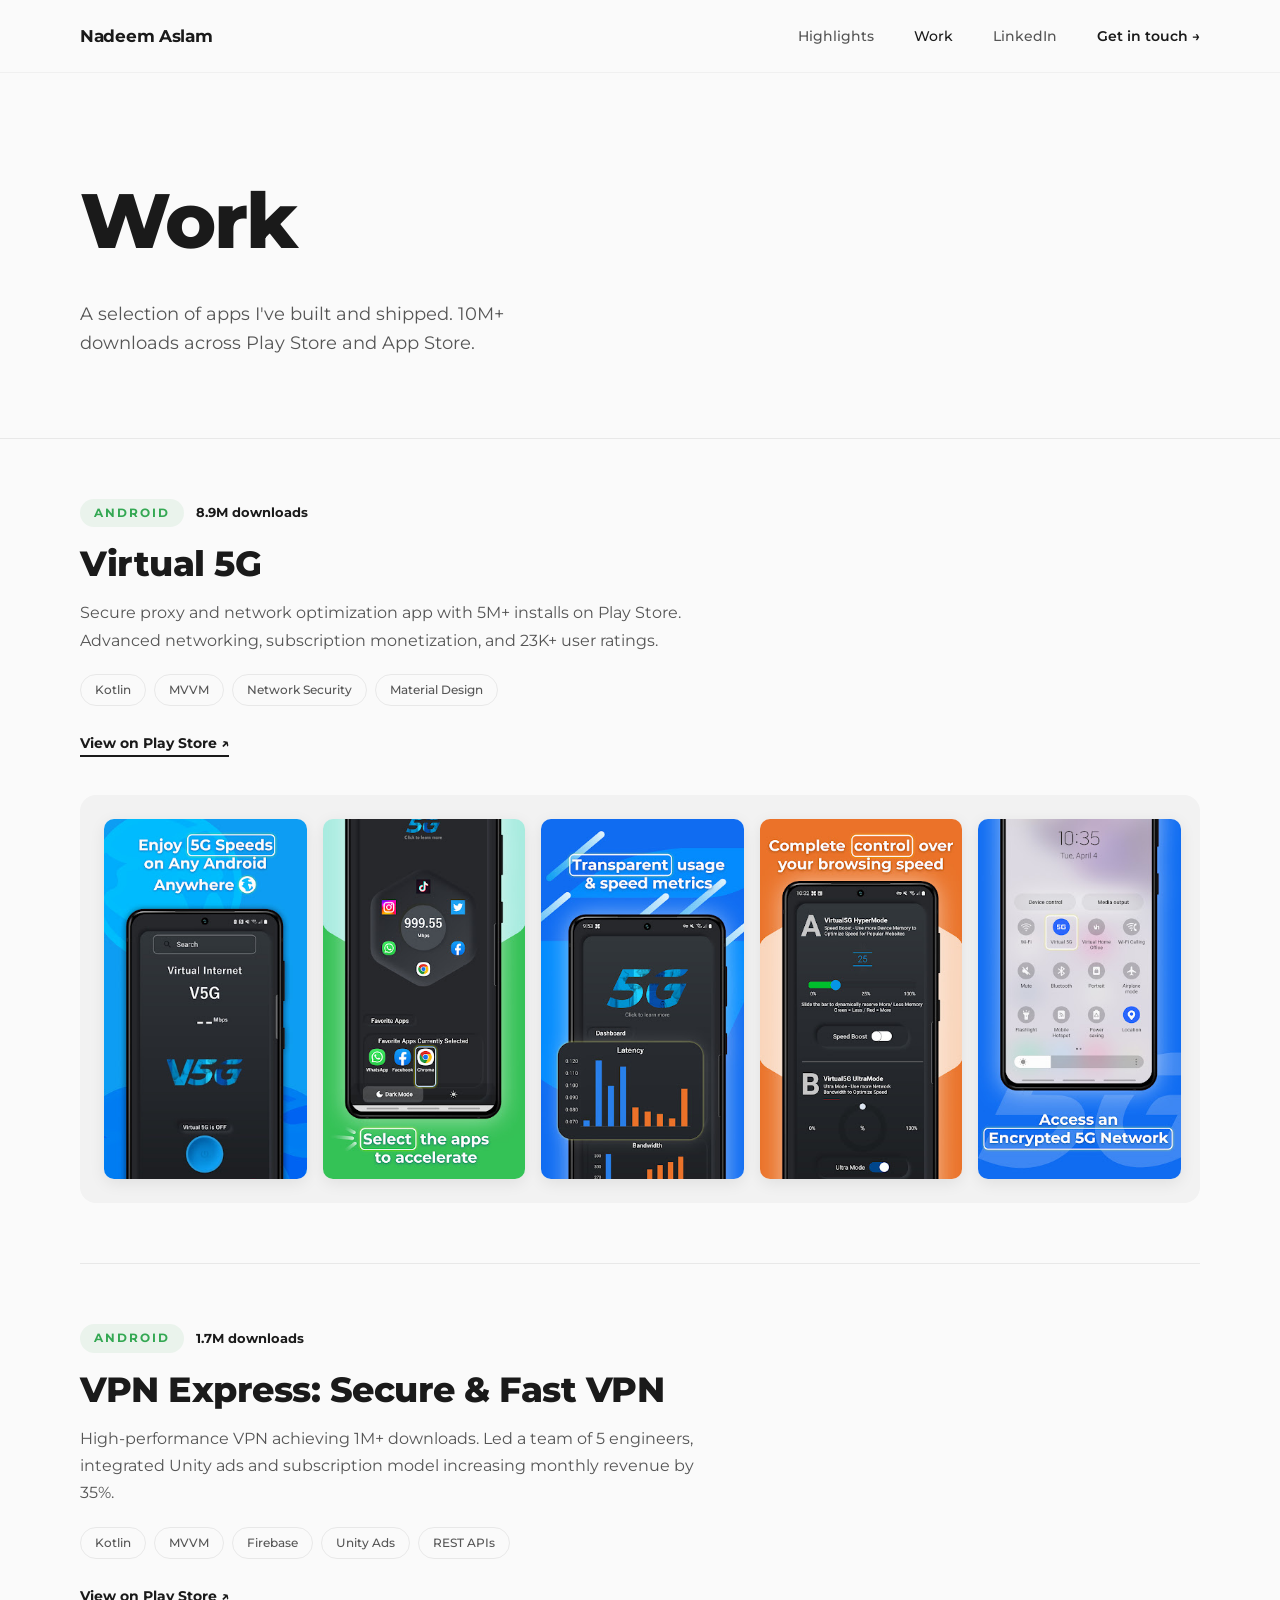
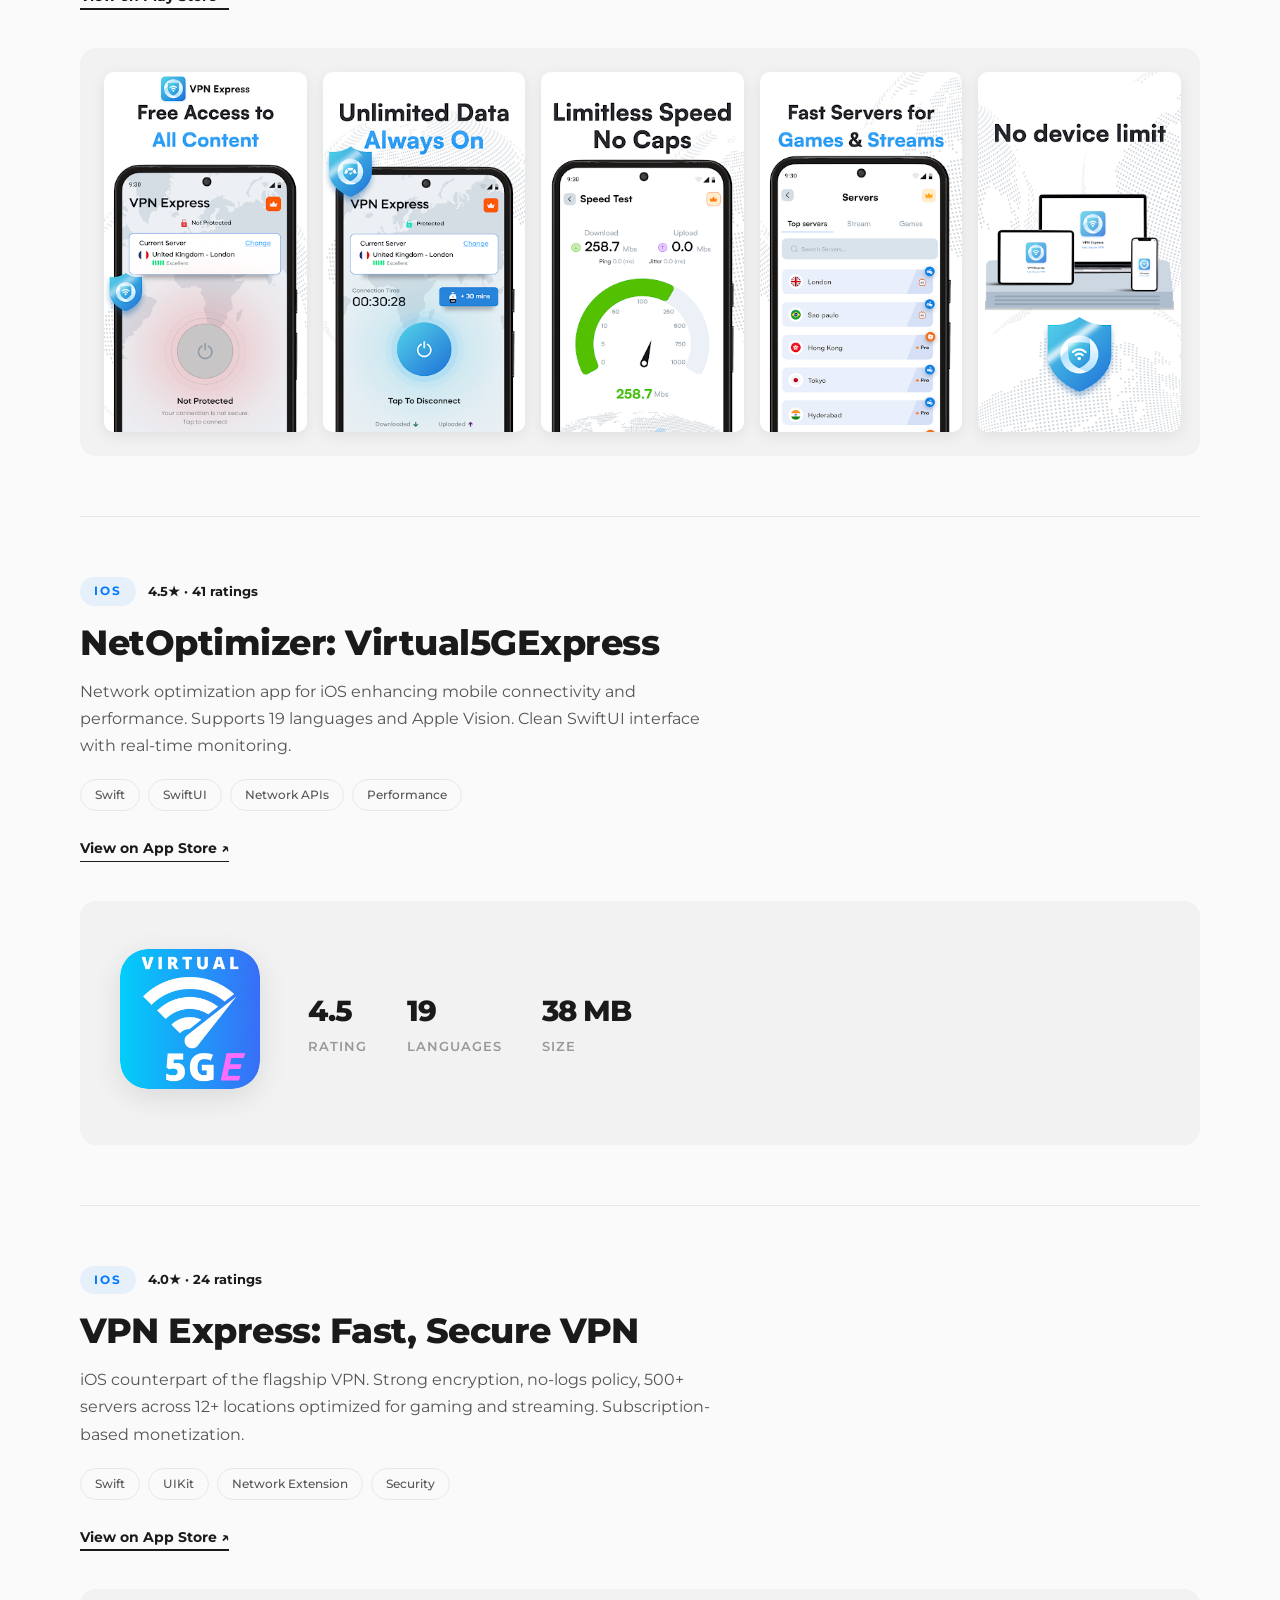
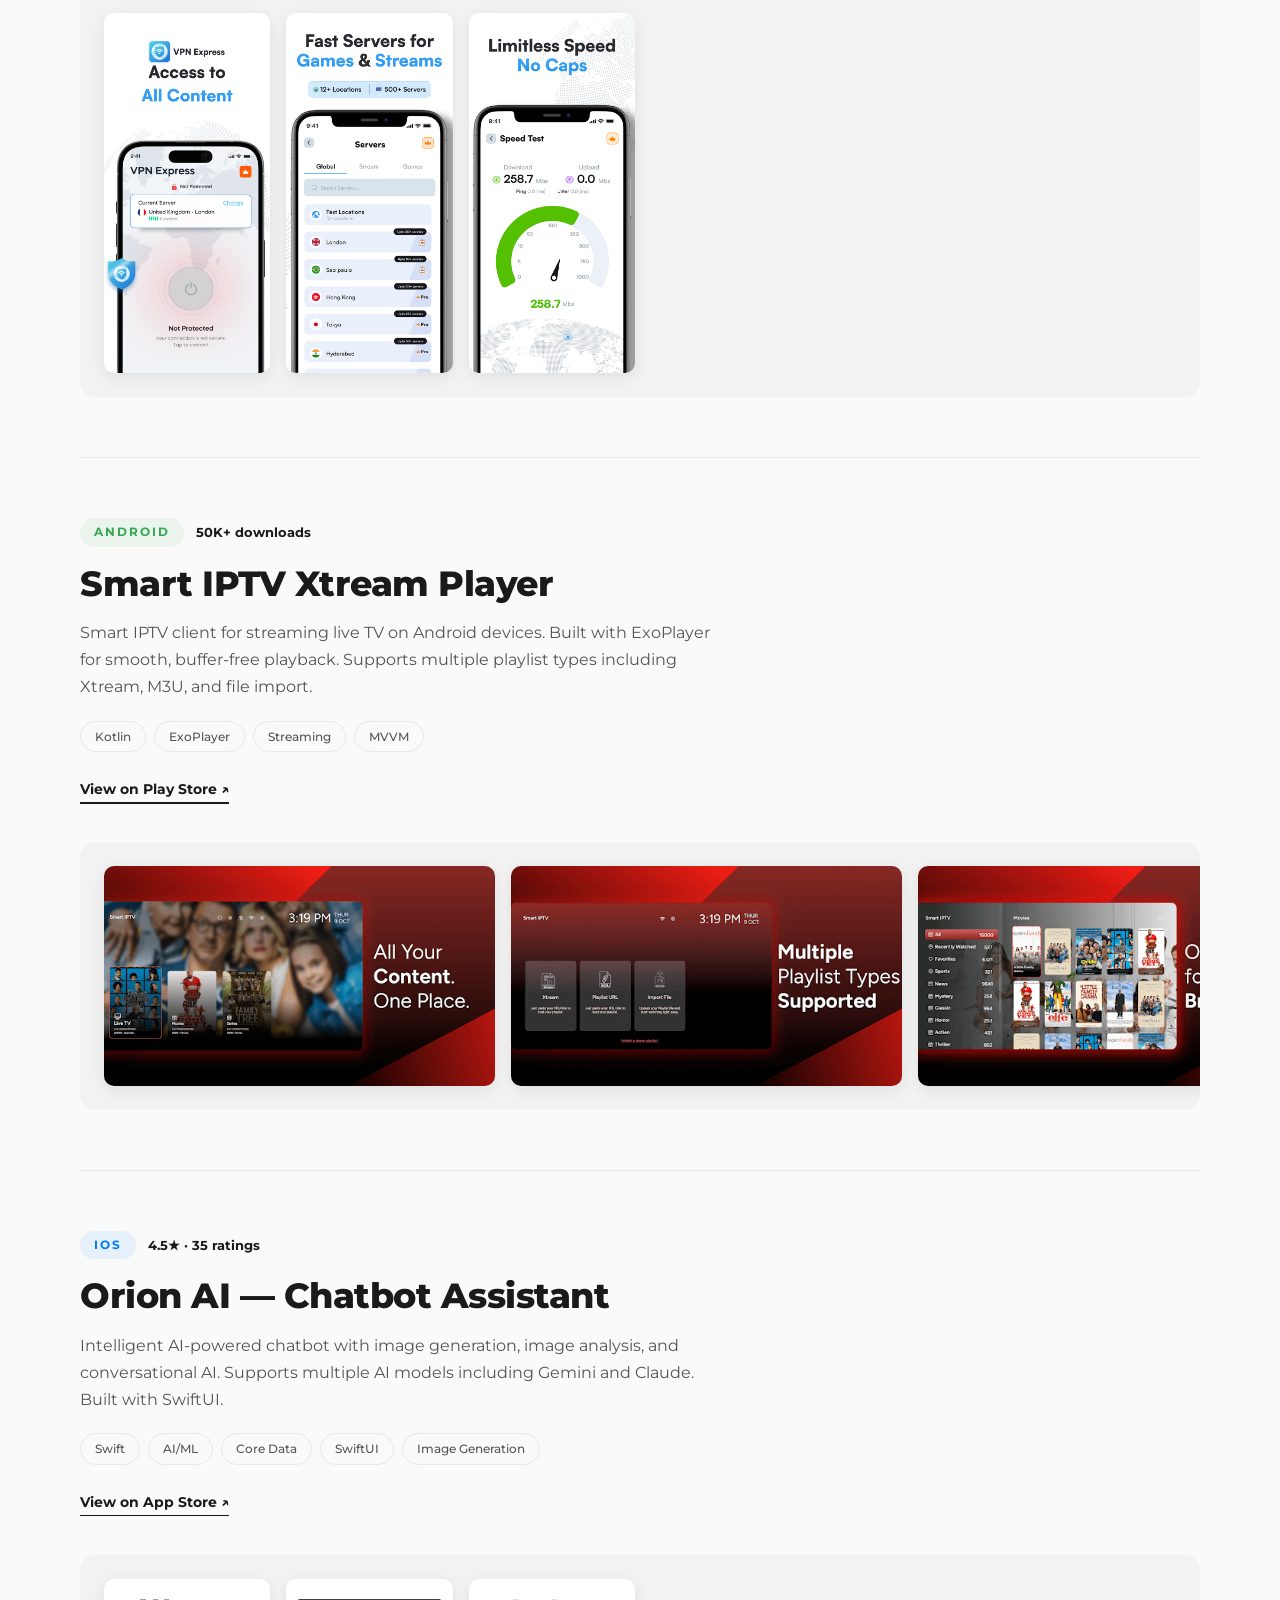
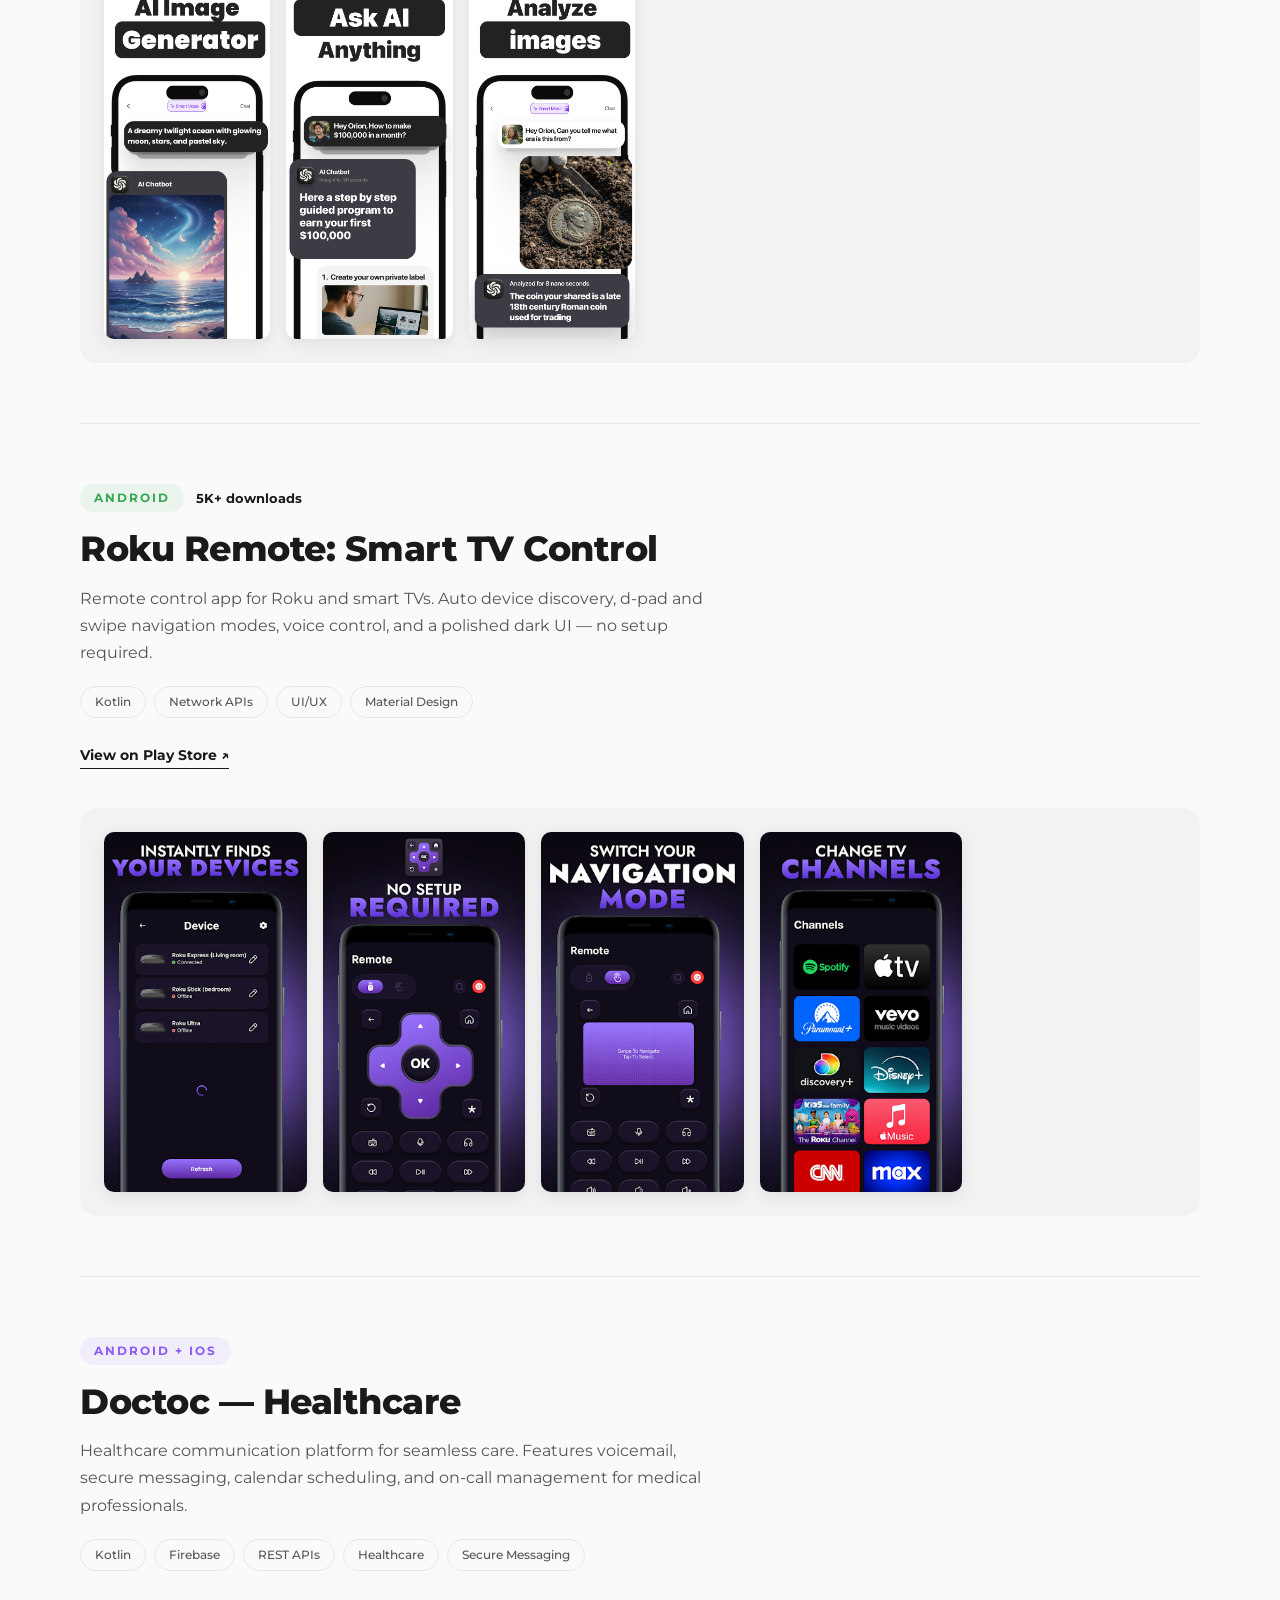
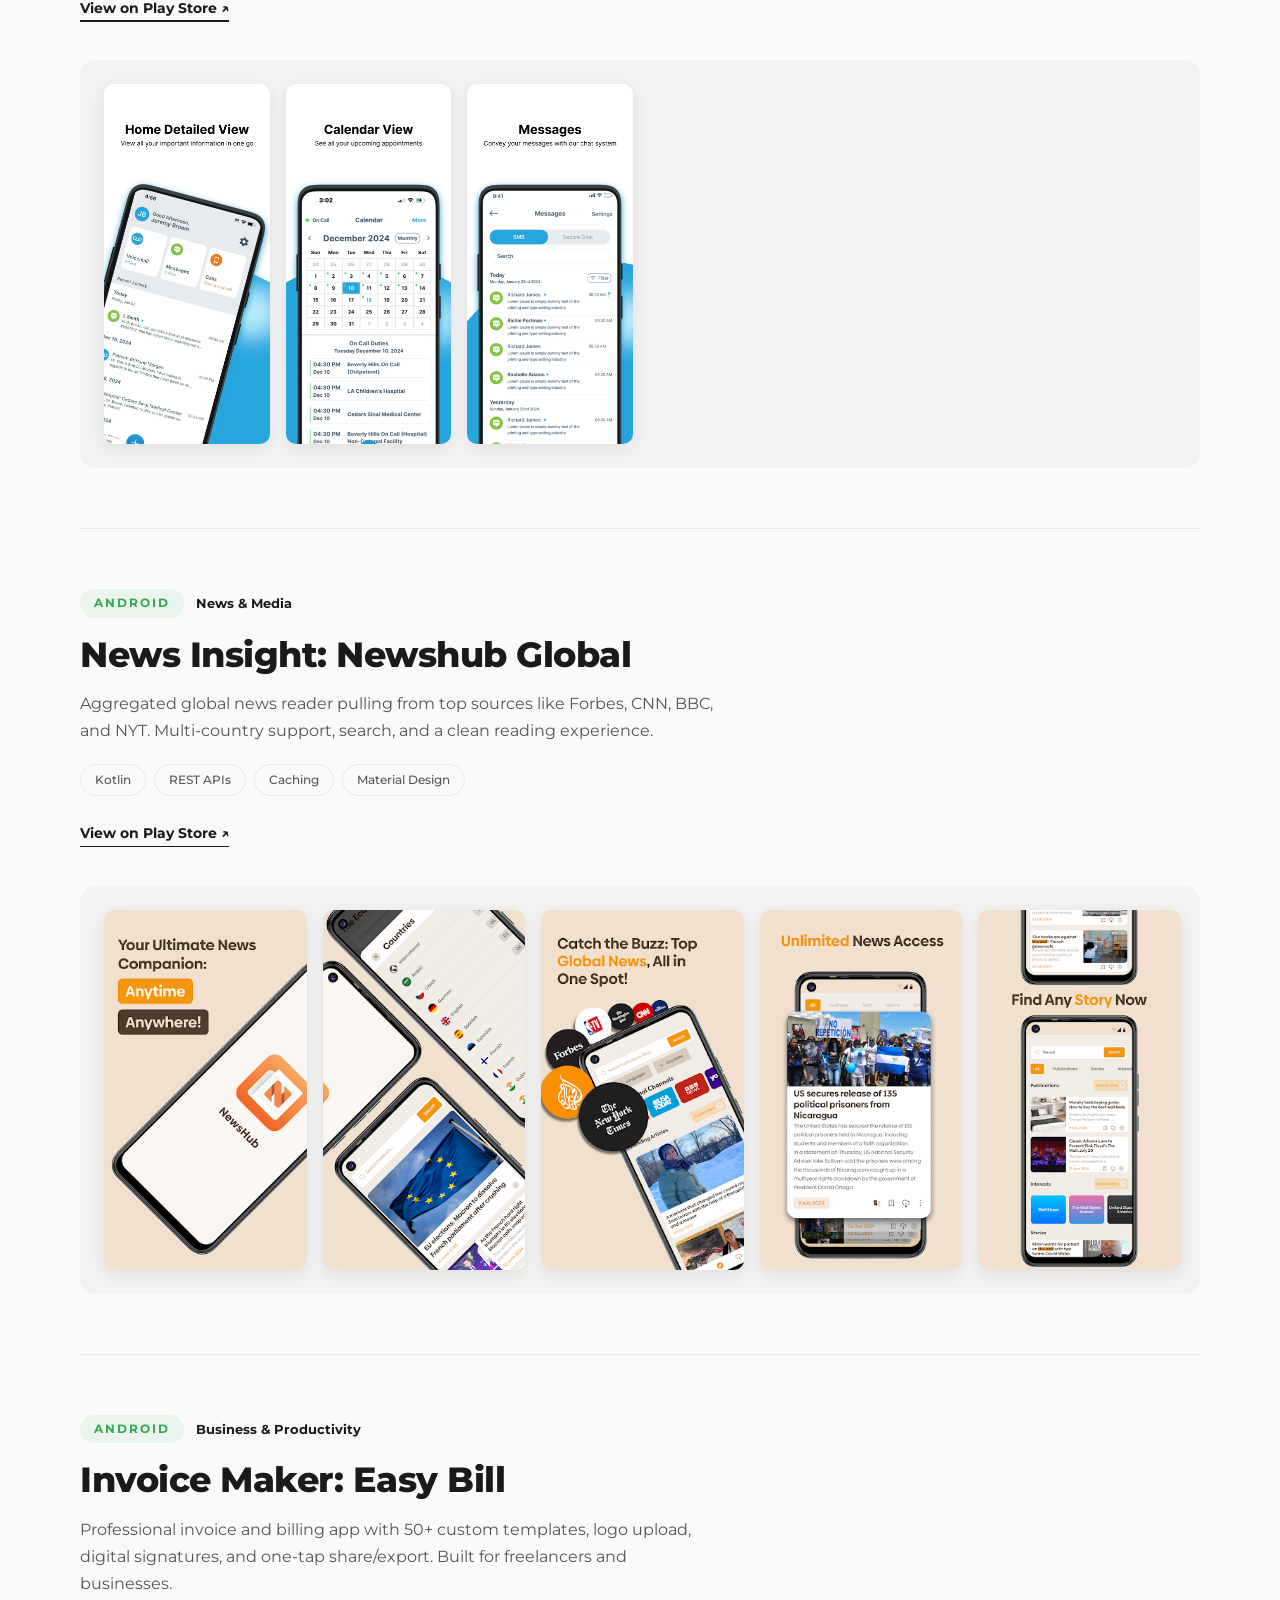
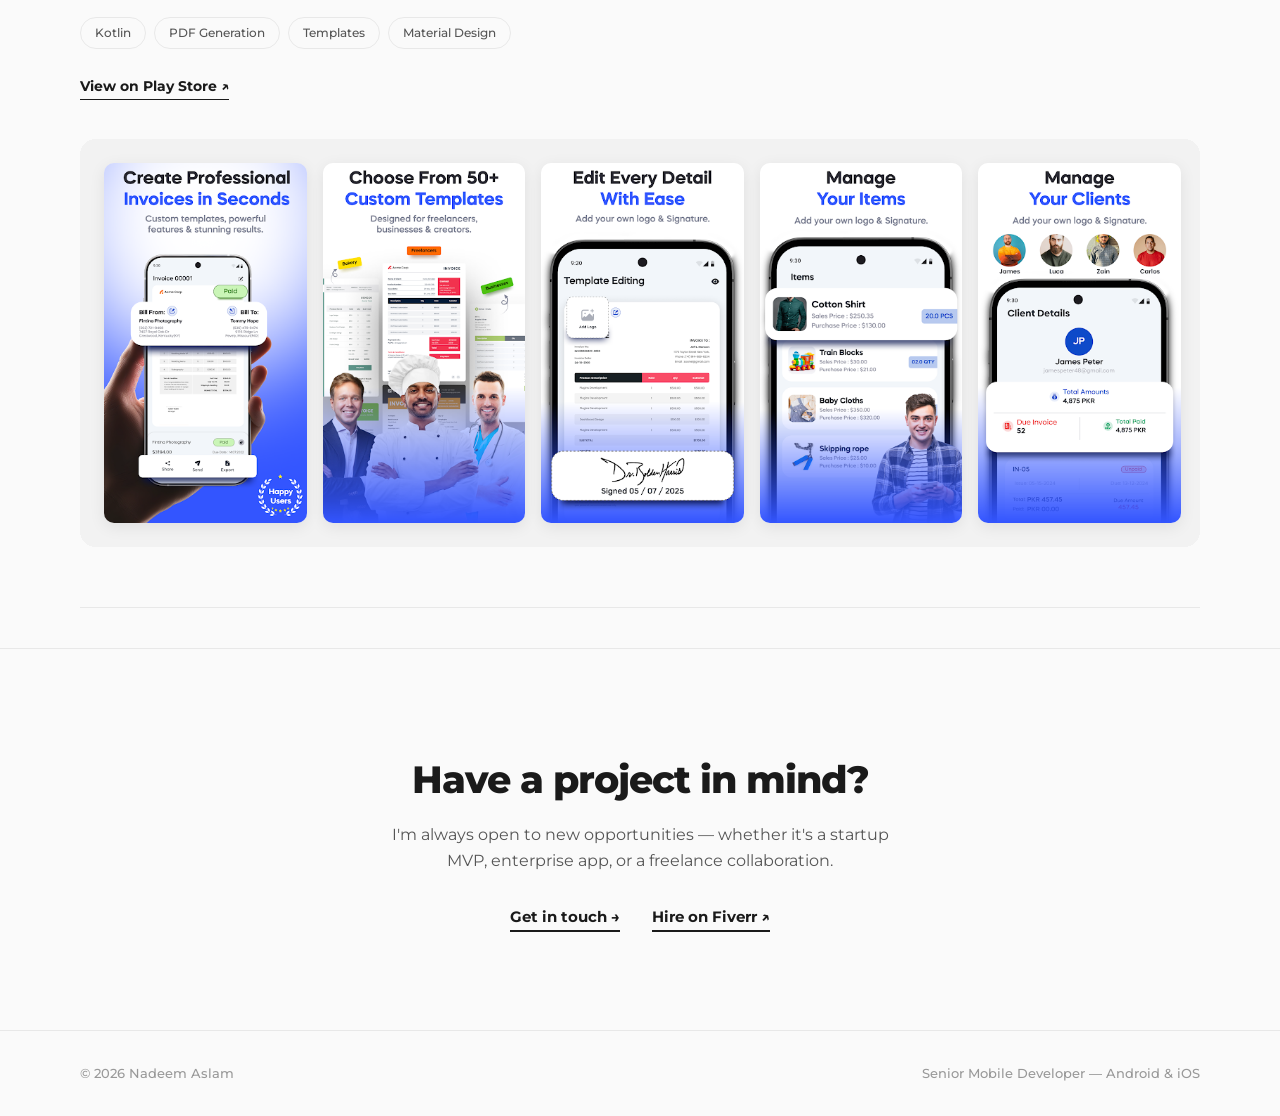
==== commit 20e3f3f5: "Add favicon from portrait" ====
--- a/work.html
+++ b/work.html
@@ -3,19 +3,22 @@
 <head>
   <meta charset="UTF-8">
   <meta name="viewport" content="width=device-width, initial-scale=1.0">
+  <link rel="icon" href="favicon.ico" sizes="32x32">
+  <link rel="icon" href="assets/favicon-192.png" sizes="192x192" type="image/png">
+  <link rel="apple-touch-icon" href="assets/favicon-180.png">
   <title>Work — Nadeem Aslam | Android & iOS Apps Portfolio</title>
   <meta name="description" content="Mobile apps built by Nadeem Aslam. Virtual 5G (8.9M downloads), VPN Express, Smart IPTV, Orion AI and more. Android and iOS development portfolio.">
   <meta name="keywords" content="Nadeem Aslam apps, Android apps portfolio, iOS apps portfolio, mobile developer work, Virtual 5G app, VPN Express app, Kotlin apps, Swift apps, Play Store developer">
   <meta name="author" content="Nadeem Aslam">
   <meta name="robots" content="index, follow">
-  <link rel="canonical" href="https://nadeemaslam.com/work.html">
+  <link rel="canonical" href="https://nadeemaslam.dev/work.html">
 
   <!-- Open Graph -->
   <meta property="og:type" content="website">
   <meta property="og:title" content="Work — Nadeem Aslam | Android & iOS Apps Portfolio">
   <meta property="og:description" content="Mobile apps built by Nadeem Aslam. 5M+ downloads across Play Store and App Store.">
-  <meta property="og:url" content="https://nadeemaslam.com/work.html">
-  <meta property="og:image" content="https://nadeemaslam.com/assets/icon-virtual5g.png">
+  <meta property="og:url" content="https://nadeemaslam.dev/work.html">
+  <meta property="og:image" content="https://nadeemaslam.dev/assets/icon-virtual5g.png">
 
   <link rel="preconnect" href="https://fonts.googleapis.com">
   <link rel="preconnect" href="https://fonts.gstatic.com" crossorigin>
--- a/work.css
+++ b/work.css
@@ -142,7 +142,7 @@
   overflow-y: hidden;
   border-radius: 16px;
   background: #f2f2f2;
-  padding: 32px;
+  padding: 24px;
   -webkit-overflow-scrolling: touch;
 }
 
@@ -161,22 +161,22 @@
 
 .screens-row {
   display: flex;
-  gap: 20px;
+  gap: 16px;
   align-items: center;
   width: max-content;
 }
 
 .screens-row img {
-  height: 480px;
+  height: 360px;
   width: auto;
-  border-radius: 12px;
-  box-shadow: 0 8px 30px rgba(0, 0, 0, 0.1);
+  border-radius: 10px;
+  box-shadow: 0 4px 16px rgba(0, 0, 0, 0.08);
   transition: transform 0.3s ease;
   flex-shrink: 0;
 }
 
 .screens-row img:hover {
-  transform: translateY(-6px);
+  transform: translateY(-4px);
 }
 
 .screens-row.landscape {
@@ -184,7 +184,7 @@
 }
 
 .screens-row.landscape img {
-  height: 320px;
+  height: 220px;
   width: auto;
 }
 
@@ -306,11 +306,11 @@
   }
 
   .screens-row img {
-    height: 360px;
+    height: 280px;
   }
 
   .screens-row.landscape img {
-    height: 240px;
+    height: 180px;
   }
 
   .work-card-preview {
@@ -372,11 +372,11 @@
   }
 
   .screens-row img {
-    height: 260px;
+    height: 200px;
   }
 
   .screens-row.landscape img {
-    height: 180px;
+    height: 140px;
   }
 
   .work-card-screens {
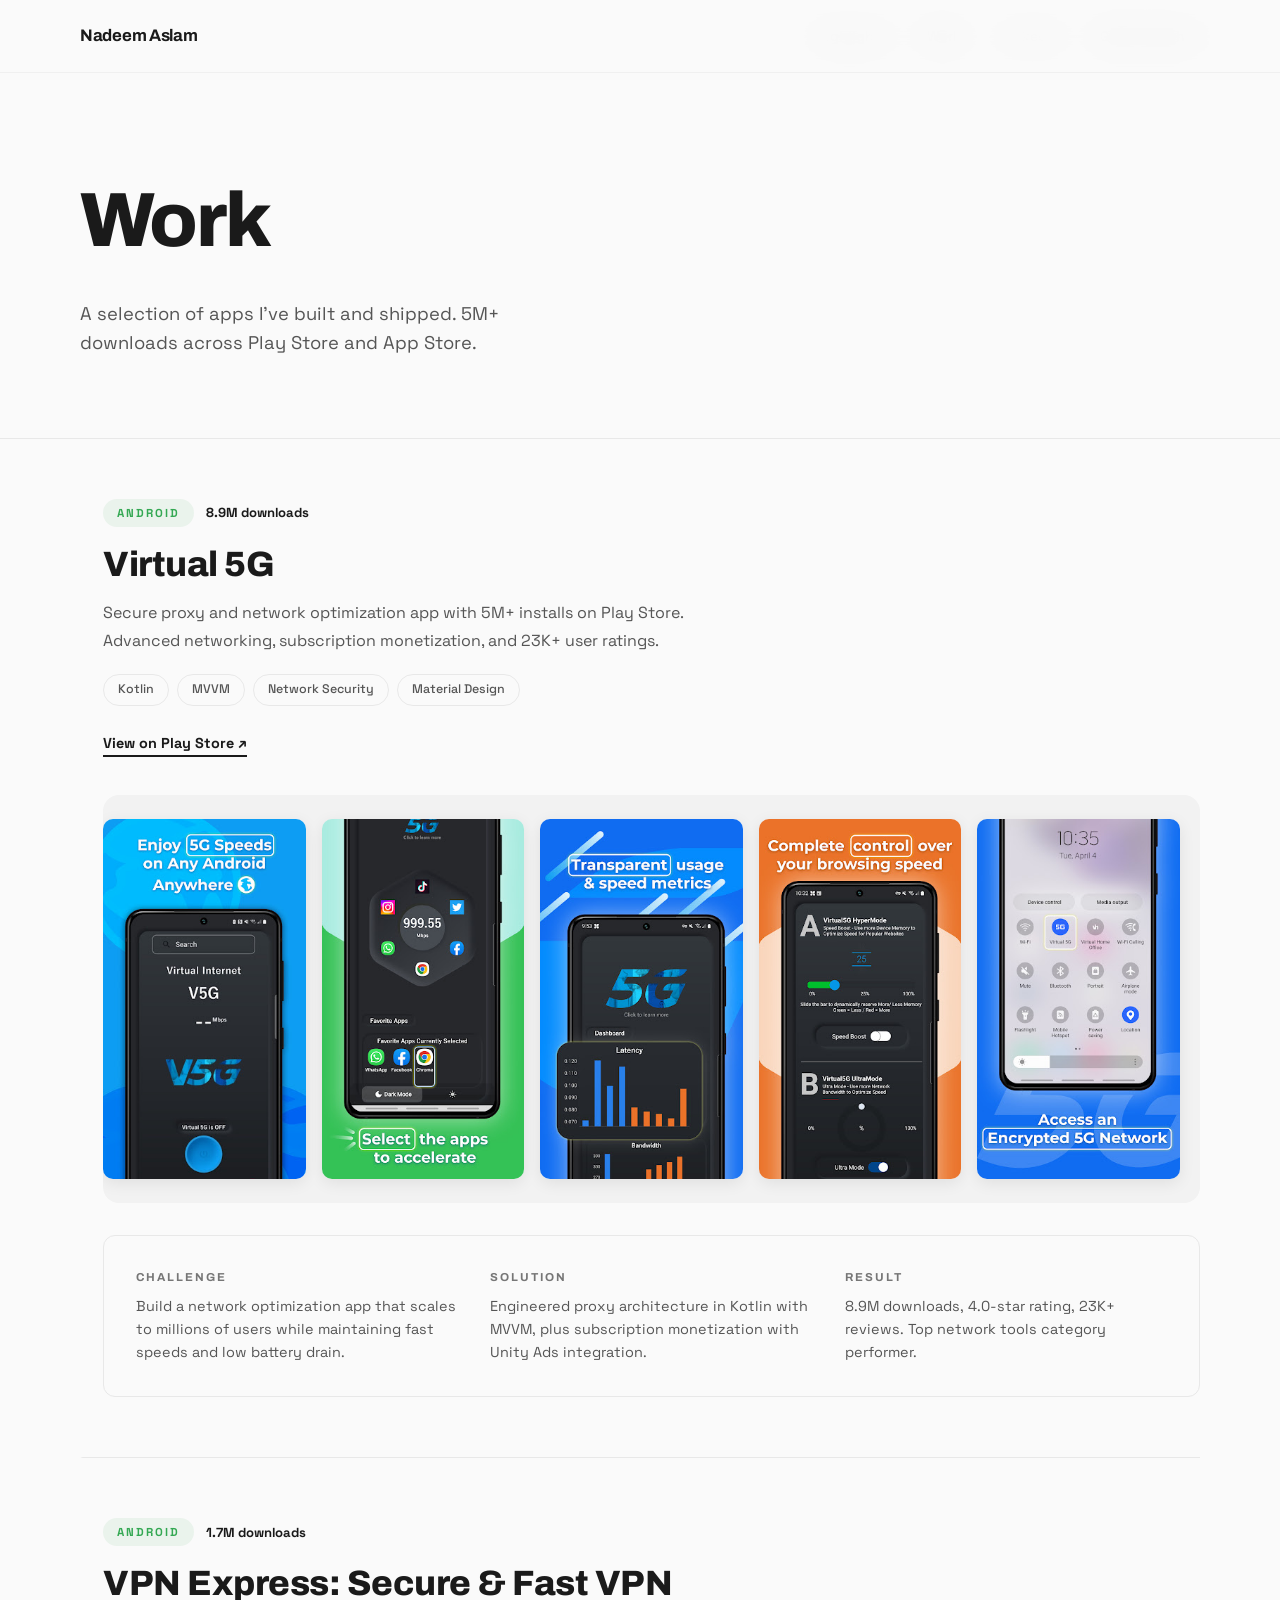
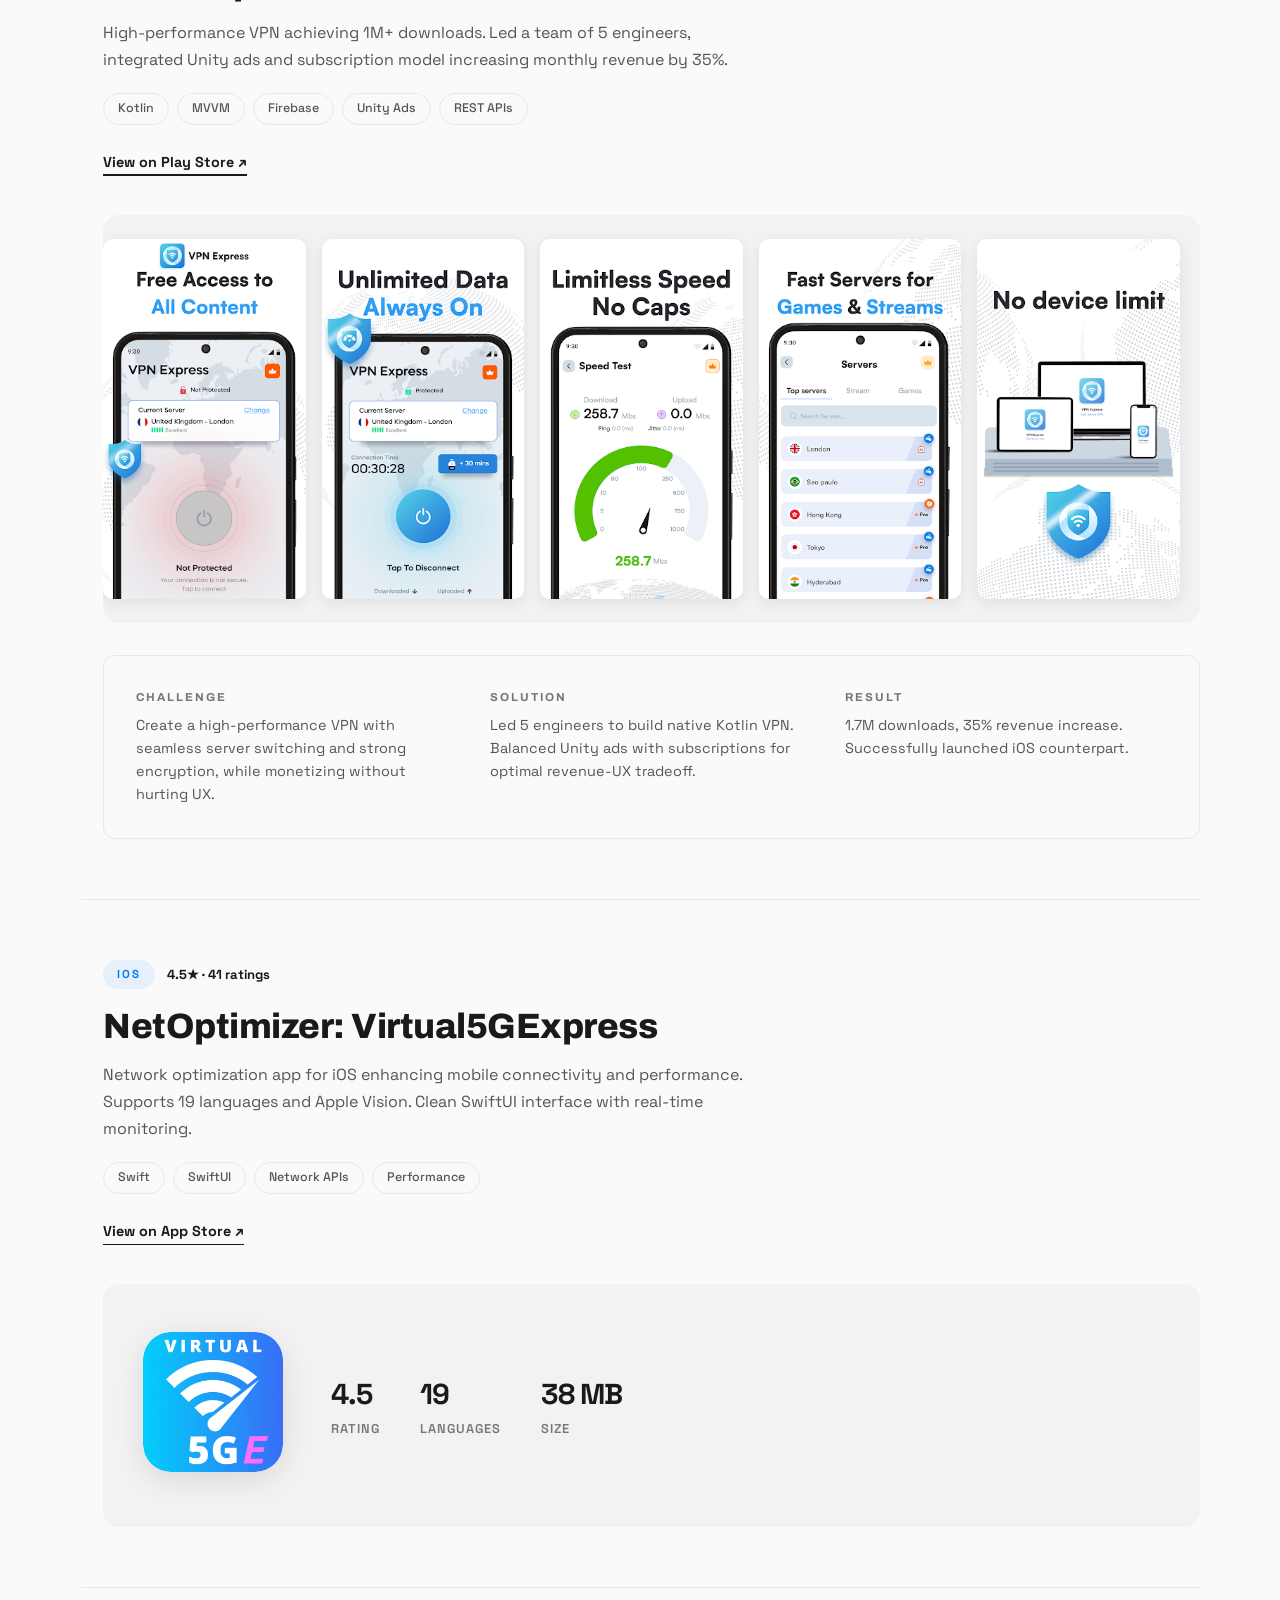
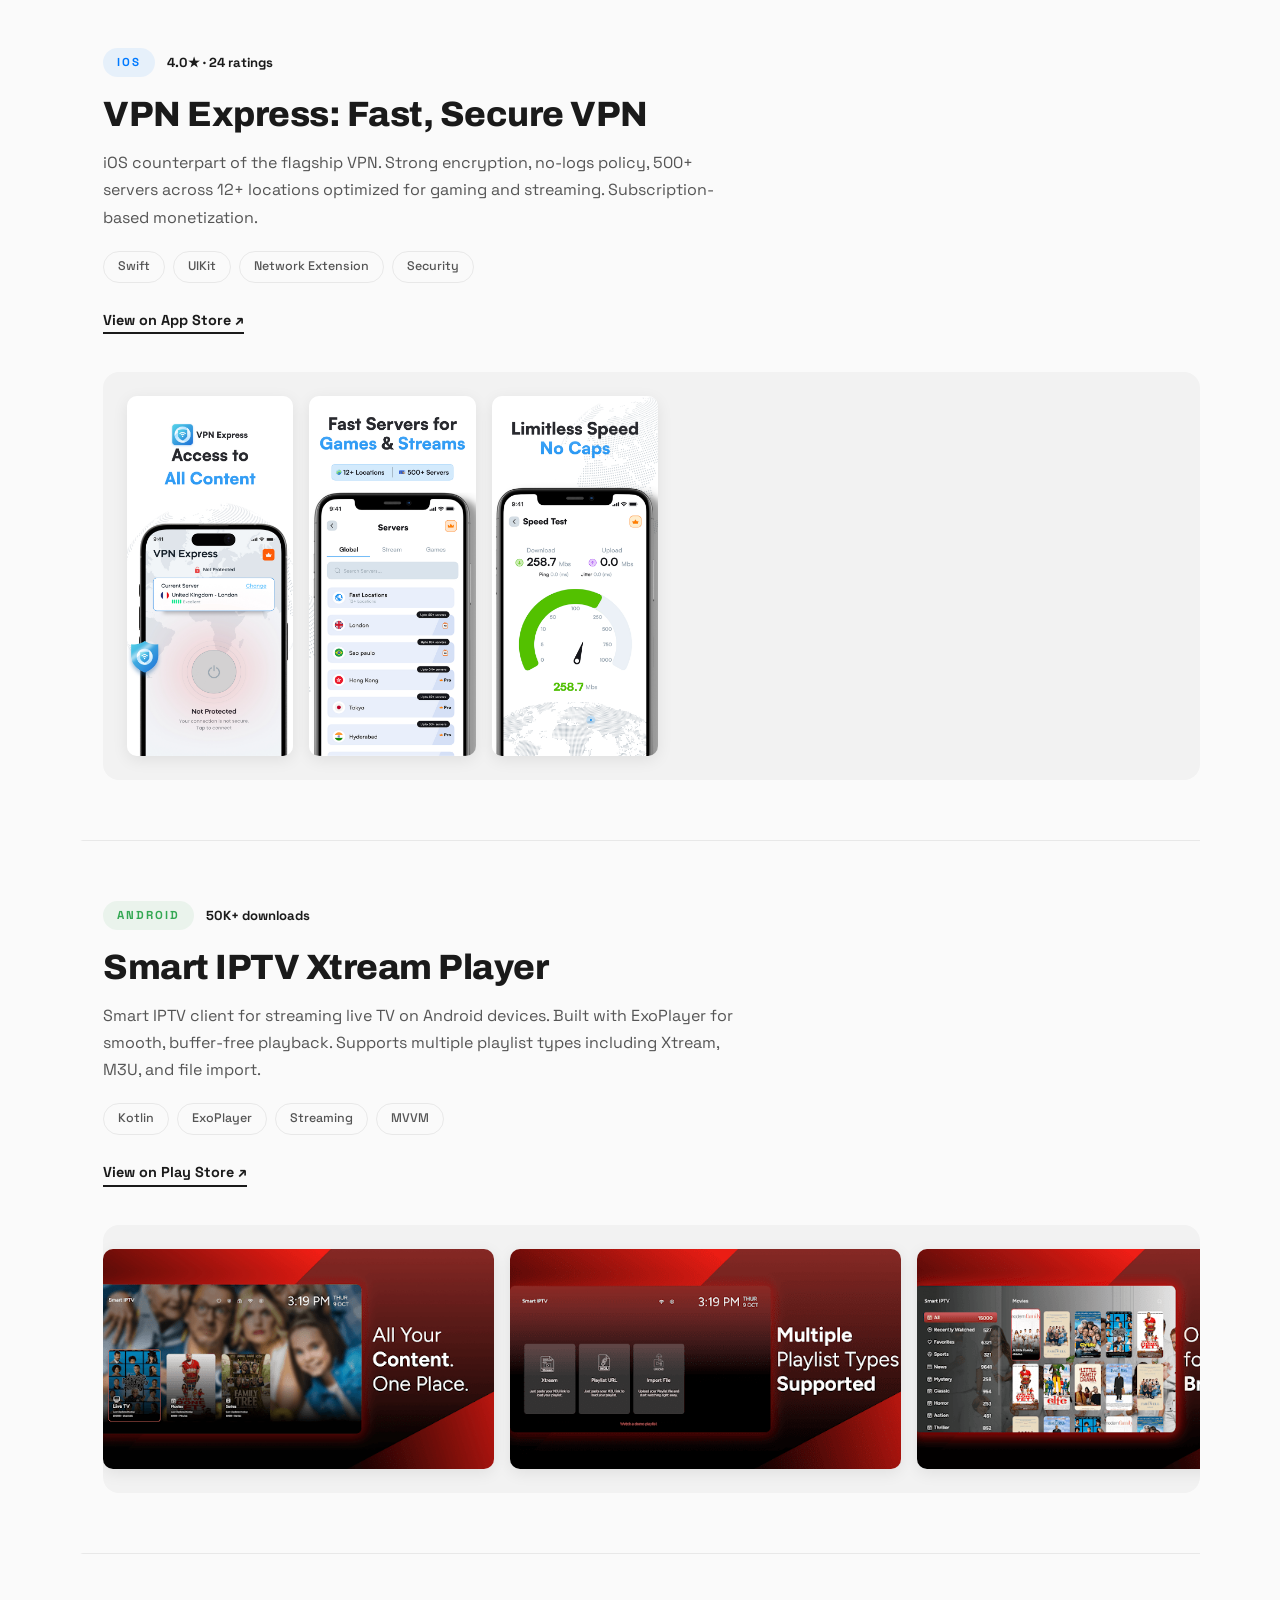
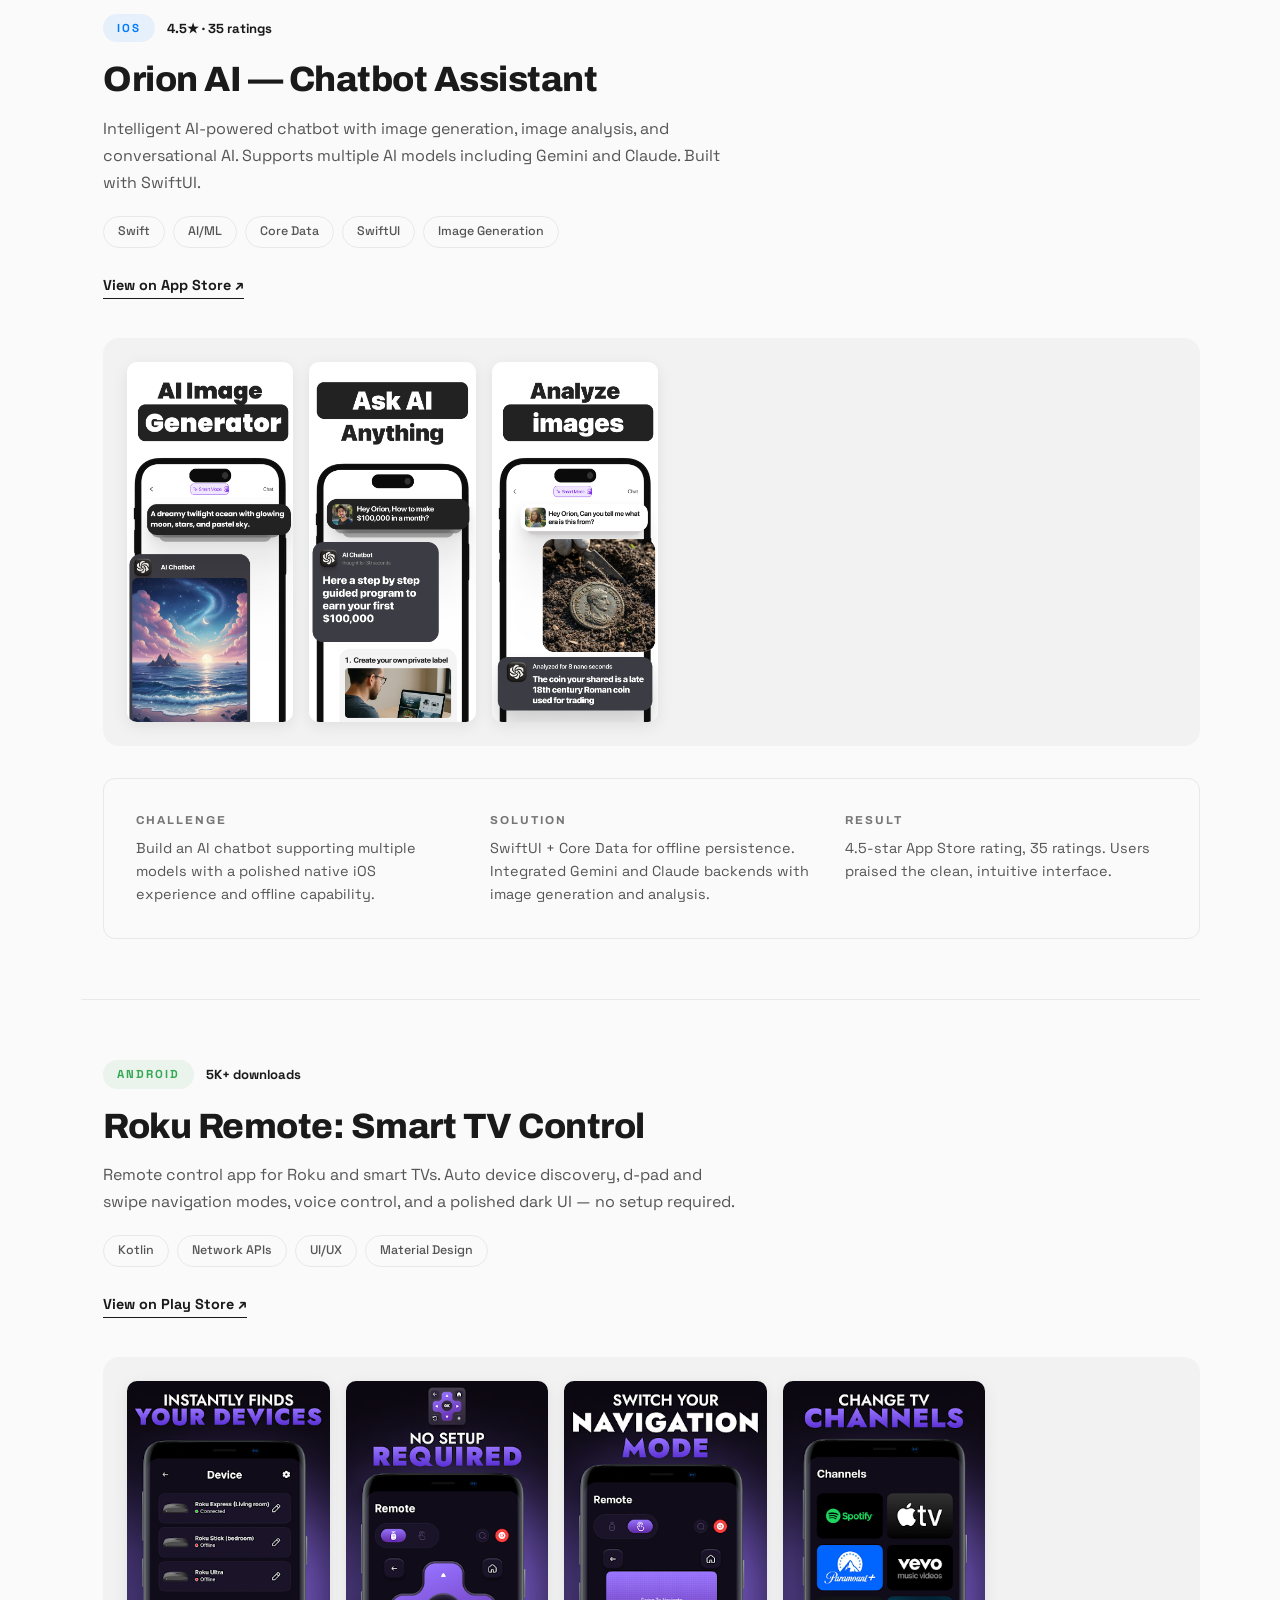
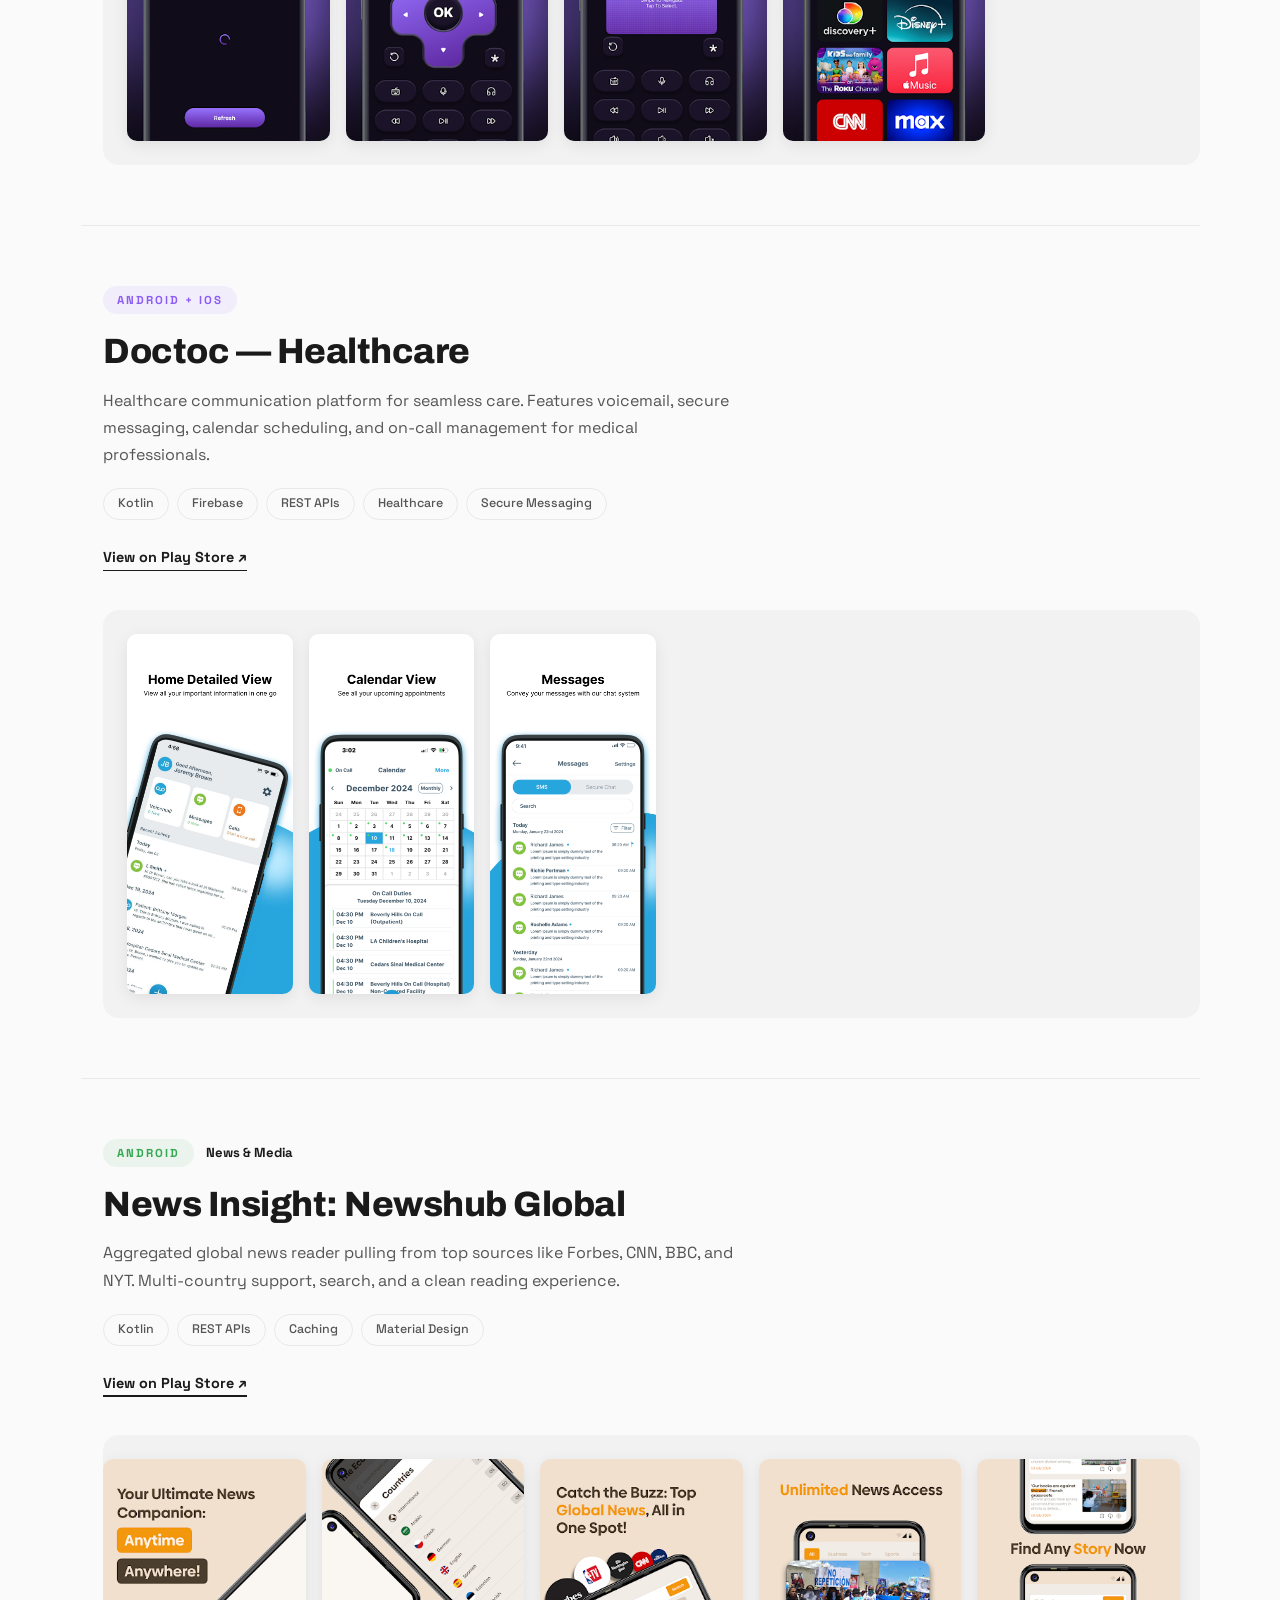
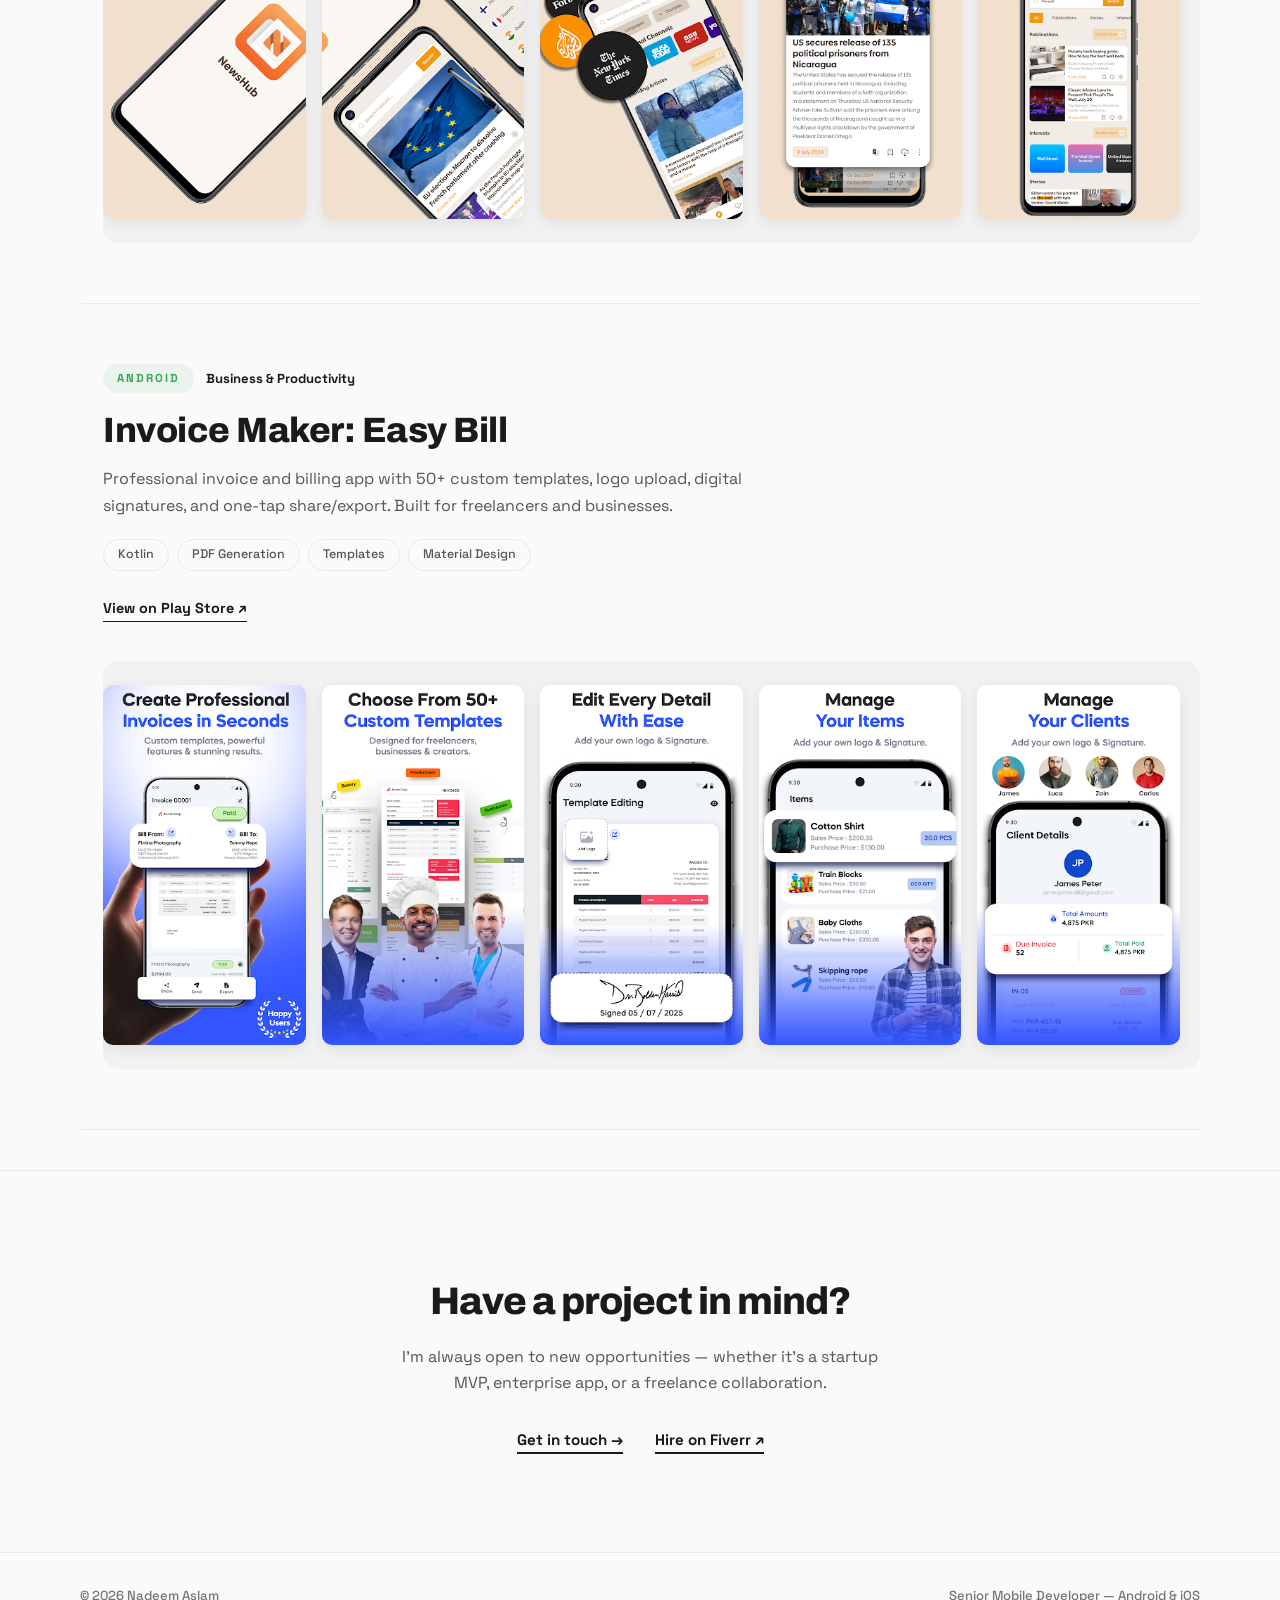
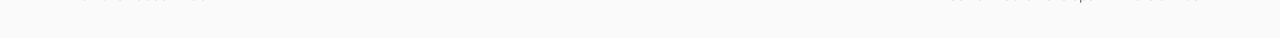
==== commit 2f884ba4: "Redesign portfolio: new typography, accessibility, mobile drawer nav, contact form - Swap fonts to A" ====
--- a/work.html
+++ b/work.html
@@ -22,33 +22,38 @@
 
   <link rel="preconnect" href="https://fonts.googleapis.com">
   <link rel="preconnect" href="https://fonts.gstatic.com" crossorigin>
-  <link href="https://fonts.googleapis.com/css2?family=Montserrat:wght@400;500;600;700;800&family=Merriweather:wght@400;700&display=swap" rel="stylesheet">
+  <link href="https://fonts.googleapis.com/css2?family=Archivo:wght@400;500;600;700;800&family=Space+Grotesk:wght@400;500;600;700&display=swap" rel="stylesheet">
   <link rel="stylesheet" href="style.css">
   <link rel="stylesheet" href="work.css">
 </head>
 <body>
 
+  <a href="#main" class="skip-to-content">Skip to content</a>
+
   <!-- Nav -->
+  <div class="nav-backdrop" id="navBackdrop"></div>
+  <div class="nav-links" id="navLinks">
+    <a href="index.html#highlights">Highlights</a>
+    <a href="work.html" class="nav-active">Work</a>
+    <a href="https://www.linkedin.com/in/nadeem-aslam-android/" target="_blank" rel="noopener">LinkedIn</a>
+    <a href="index.html#contact" class="nav-cta">Get in touch &rarr;</a>
+  </div>
   <nav class="nav">
     <div class="nav-inner">
       <a href="index.html" class="nav-logo">Nadeem Aslam</a>
-      <div class="nav-links" id="navLinks">
-        <a href="index.html#highlights">Highlights</a>
-        <a href="work.html" class="nav-active">Work</a>
-        <a href="https://www.linkedin.com/in/nadeem-aslam-android/" target="_blank" rel="noopener">LinkedIn</a>
-        <a href="index.html#contact" class="nav-cta">Get in touch &rarr;</a>
-      </div>
-      <button class="nav-toggle" id="navToggle" aria-label="Menu">
-        <span></span><span></span>
+      <button class="nav-toggle" id="navToggle" aria-label="Menu" aria-expanded="false">
+        <span></span><span></span><span></span>
       </button>
     </div>
   </nav>
+
+  <main id="main">
 
   <!-- Page Header -->
   <header class="work-hero">
     <div class="section-inner">
       <h1>Work</h1>
-      <p>A selection of apps I've built and shipped. 10M+ downloads across Play Store and App Store.</p>
+      <p>A selection of apps I've built and shipped. 5M+ downloads across Play Store and App Store.</p>
     </div>
   </header>
 
@@ -72,11 +77,25 @@
         </div>
         <div class="work-card-screens">
           <div class="screens-row">
-            <img src="assets/ss-virtual5g-1.jpg" alt="Virtual 5G — Home screen" loading="lazy">
-            <img src="assets/ss-virtual5g-2.jpg" alt="Virtual 5G — App acceleration" loading="lazy">
-            <img src="assets/ss-virtual5g-3.jpg" alt="Virtual 5G — Settings" loading="lazy">
-            <img src="assets/ss-virtual5g-4.jpg" alt="Virtual 5G — Speed Control" loading="lazy">
-            <img src="assets/ss-virtual5g-5.jpg" alt="Virtual 5G — Modes" loading="lazy">
+            <img src="assets/ss-virtual5g-1.jpg" alt="Virtual 5G — Home screen" width="288" height="512" loading="lazy">
+            <img src="assets/ss-virtual5g-2.jpg" alt="Virtual 5G — App acceleration" width="288" height="512" loading="lazy">
+            <img src="assets/ss-virtual5g-3.jpg" alt="Virtual 5G — Settings" width="288" height="512" loading="lazy">
+            <img src="assets/ss-virtual5g-4.jpg" alt="Virtual 5G — Speed Control" width="288" height="512" loading="lazy">
+            <img src="assets/ss-virtual5g-5.jpg" alt="Virtual 5G — Modes" width="288" height="512" loading="lazy">
+          </div>
+        </div>
+        <div class="case-study">
+          <div class="case-study-item">
+            <h4>Challenge</h4>
+            <p>Build a network optimization app that scales to millions of users while maintaining fast speeds and low battery drain.</p>
+          </div>
+          <div class="case-study-item">
+            <h4>Solution</h4>
+            <p>Engineered proxy architecture in Kotlin with MVVM, plus subscription monetization with Unity Ads integration.</p>
+          </div>
+          <div class="case-study-item">
+            <h4>Result</h4>
+            <p>8.9M downloads, 4.0-star rating, 23K+ reviews. Top network tools category performer.</p>
           </div>
         </div>
       </a>
@@ -97,11 +116,25 @@
         </div>
         <div class="work-card-screens">
           <div class="screens-row">
-            <img src="assets/ss-vgep-1.jpg" alt="VPN Express — Connect" loading="lazy">
-            <img src="assets/ss-vgep-2.jpg" alt="VPN Express — Protected" loading="lazy">
-            <img src="assets/ss-vgep-3.jpg" alt="VPN Express — Servers" loading="lazy">
-            <img src="assets/ss-vgep-4.jpg" alt="VPN Express — Server List" loading="lazy">
-            <img src="assets/ss-vgep-5.jpg" alt="VPN Express — Features" loading="lazy">
+            <img src="assets/ss-vgep-1.jpg" alt="VPN Express — Connect" width="288" height="512" loading="lazy">
+            <img src="assets/ss-vgep-2.jpg" alt="VPN Express — Protected" width="288" height="512" loading="lazy">
+            <img src="assets/ss-vgep-3.jpg" alt="VPN Express — Servers" width="288" height="512" loading="lazy">
+            <img src="assets/ss-vgep-4.jpg" alt="VPN Express — Server List" width="288" height="512" loading="lazy">
+            <img src="assets/ss-vgep-5.jpg" alt="VPN Express — Features" width="288" height="512" loading="lazy">
+          </div>
+        </div>
+        <div class="case-study">
+          <div class="case-study-item">
+            <h4>Challenge</h4>
+            <p>Create a high-performance VPN with seamless server switching and strong encryption, while monetizing without hurting UX.</p>
+          </div>
+          <div class="case-study-item">
+            <h4>Solution</h4>
+            <p>Led 5 engineers to build native Kotlin VPN. Balanced Unity ads with subscriptions for optimal revenue-UX tradeoff.</p>
+          </div>
+          <div class="case-study-item">
+            <h4>Result</h4>
+            <p>1.7M downloads, 35% revenue increase. Successfully launched iOS counterpart.</p>
           </div>
         </div>
       </a>
@@ -122,7 +155,7 @@
         </div>
         <div class="work-card-preview">
           <div class="preview-icon-large">
-            <img src="assets/icon-netoptimizer-ios.png" alt="NetOptimizer icon">
+            <img src="assets/icon-netoptimizer-ios.png" alt="NetOptimizer icon" width="512" height="512" loading="lazy">
           </div>
           <div class="preview-stats">
             <div><strong>4.5</strong><span>Rating</span></div>
@@ -148,9 +181,9 @@
         </div>
         <div class="work-card-screens">
           <div class="screens-row">
-            <img src="assets/ss-vpnexpress-ios-1.png" alt="VPN Express iOS — Home" loading="lazy">
-            <img src="assets/ss-vpnexpress-ios-2.png" alt="VPN Express iOS — Servers" loading="lazy">
-            <img src="assets/ss-vpnexpress-ios-3.png" alt="VPN Express iOS — Speed Test" loading="lazy">
+            <img src="assets/ss-vpnexpress-ios-1.png" alt="VPN Express iOS — Home" width="1242" height="2688" loading="lazy">
+            <img src="assets/ss-vpnexpress-ios-2.png" alt="VPN Express iOS — Servers" width="1242" height="2688" loading="lazy">
+            <img src="assets/ss-vpnexpress-ios-3.png" alt="VPN Express iOS — Speed Test" width="1242" height="2688" loading="lazy">
           </div>
         </div>
       </a>
@@ -171,9 +204,9 @@
         </div>
         <div class="work-card-screens">
           <div class="screens-row landscape">
-            <img src="assets/ss-smartiptv-1.jpg" alt="Smart IPTV — Home" loading="lazy">
-            <img src="assets/ss-smartiptv-2.jpg" alt="Smart IPTV — Playlists" loading="lazy">
-            <img src="assets/ss-smartiptv-3.jpg" alt="Smart IPTV — Player" loading="lazy">
+            <img src="assets/ss-smartiptv-1.jpg" alt="Smart IPTV — Home" width="512" height="288" loading="lazy">
+            <img src="assets/ss-smartiptv-2.jpg" alt="Smart IPTV — Playlists" width="512" height="288" loading="lazy">
+            <img src="assets/ss-smartiptv-3.jpg" alt="Smart IPTV — Player" width="512" height="288" loading="lazy">
           </div>
         </div>
       </a>
@@ -194,9 +227,23 @@
         </div>
         <div class="work-card-screens">
           <div class="screens-row">
-            <img src="assets/ss-orion-1.png" alt="Orion AI — AI Image Generator" loading="lazy">
-            <img src="assets/ss-orion-2.png" alt="Orion AI — Ask AI Anything" loading="lazy">
-            <img src="assets/ss-orion-3.png" alt="Orion AI — Analyze Images" loading="lazy">
+            <img src="assets/ss-orion-1.png" alt="Orion AI — AI Image Generator" width="1242" height="2688" loading="lazy">
+            <img src="assets/ss-orion-2.png" alt="Orion AI — Ask AI Anything" width="1242" height="2688" loading="lazy">
+            <img src="assets/ss-orion-3.png" alt="Orion AI — Analyze Images" width="1242" height="2688" loading="lazy">
+          </div>
+        </div>
+        <div class="case-study">
+          <div class="case-study-item">
+            <h4>Challenge</h4>
+            <p>Build an AI chatbot supporting multiple models with a polished native iOS experience and offline capability.</p>
+          </div>
+          <div class="case-study-item">
+            <h4>Solution</h4>
+            <p>SwiftUI + Core Data for offline persistence. Integrated Gemini and Claude backends with image generation and analysis.</p>
+          </div>
+          <div class="case-study-item">
+            <h4>Result</h4>
+            <p>4.5-star App Store rating, 35 ratings. Users praised the clean, intuitive interface.</p>
           </div>
         </div>
       </a>
@@ -217,10 +264,10 @@
         </div>
         <div class="work-card-screens">
           <div class="screens-row">
-            <img src="assets/ss-roku-1.jpg" alt="Roku Remote — Device Discovery" loading="lazy">
-            <img src="assets/ss-roku-2.jpg" alt="Roku Remote — Remote Control" loading="lazy">
-            <img src="assets/ss-roku-3.jpg" alt="Roku Remote — Navigation Mode" loading="lazy">
-            <img src="assets/ss-roku-4.jpg" alt="Roku Remote — Keyboard" loading="lazy">
+            <img src="assets/ss-roku-1.jpg" alt="Roku Remote — Device Discovery" width="288" height="512" loading="lazy">
+            <img src="assets/ss-roku-2.jpg" alt="Roku Remote — Remote Control" width="288" height="512" loading="lazy">
+            <img src="assets/ss-roku-3.jpg" alt="Roku Remote — Navigation Mode" width="288" height="512" loading="lazy">
+            <img src="assets/ss-roku-4.jpg" alt="Roku Remote — Keyboard" width="288" height="512" loading="lazy">
           </div>
         </div>
       </a>
@@ -240,9 +287,9 @@
         </div>
         <div class="work-card-screens">
           <div class="screens-row">
-            <img src="assets/ss-doctoc-1.png" alt="Doctoc — Home Dashboard" loading="lazy">
-            <img src="assets/ss-doctoc-2.png" alt="Doctoc — Calendar View" loading="lazy">
-            <img src="assets/ss-doctoc-3.png" alt="Doctoc — Messages" loading="lazy">
+            <img src="assets/ss-doctoc-1.png" alt="Doctoc — Home Dashboard" width="1320" height="2868" loading="lazy">
+            <img src="assets/ss-doctoc-2.png" alt="Doctoc — Calendar View" width="1320" height="2868" loading="lazy">
+            <img src="assets/ss-doctoc-3.png" alt="Doctoc — Messages" width="1320" height="2868" loading="lazy">
           </div>
         </div>
       </a>
@@ -263,11 +310,11 @@
         </div>
         <div class="work-card-screens">
           <div class="screens-row">
-            <img src="assets/ss-newshub-1.jpg" alt="NewsHub — Splash" loading="lazy">
-            <img src="assets/ss-newshub-2.jpg" alt="NewsHub — Countries & Feed" loading="lazy">
-            <img src="assets/ss-newshub-3.jpg" alt="NewsHub — Global Sources" loading="lazy">
-            <img src="assets/ss-newshub-4.jpg" alt="NewsHub — Reading" loading="lazy">
-            <img src="assets/ss-newshub-5.jpg" alt="NewsHub — Categories" loading="lazy">
+            <img src="assets/ss-newshub-1.jpg" alt="NewsHub — Splash" width="288" height="512" loading="lazy">
+            <img src="assets/ss-newshub-2.jpg" alt="NewsHub — Countries & Feed" width="288" height="512" loading="lazy">
+            <img src="assets/ss-newshub-3.jpg" alt="NewsHub — Global Sources" width="288" height="512" loading="lazy">
+            <img src="assets/ss-newshub-4.jpg" alt="NewsHub — Reading" width="288" height="512" loading="lazy">
+            <img src="assets/ss-newshub-5.jpg" alt="NewsHub — Categories" width="288" height="512" loading="lazy">
           </div>
         </div>
       </a>
@@ -288,11 +335,11 @@
         </div>
         <div class="work-card-screens">
           <div class="screens-row">
-            <img src="assets/ss-invoice-1.jpg" alt="Invoice Maker — Create Invoice" loading="lazy">
-            <img src="assets/ss-invoice-2.jpg" alt="Invoice Maker — Templates" loading="lazy">
-            <img src="assets/ss-invoice-3.jpg" alt="Invoice Maker — Edit & Sign" loading="lazy">
-            <img src="assets/ss-invoice-4.jpg" alt="Invoice Maker — Items" loading="lazy">
-            <img src="assets/ss-invoice-5.jpg" alt="Invoice Maker — Dashboard" loading="lazy">
+            <img src="assets/ss-invoice-1.jpg" alt="Invoice Maker — Create Invoice" width="288" height="512" loading="lazy">
+            <img src="assets/ss-invoice-2.jpg" alt="Invoice Maker — Templates" width="288" height="512" loading="lazy">
+            <img src="assets/ss-invoice-3.jpg" alt="Invoice Maker — Edit & Sign" width="288" height="512" loading="lazy">
+            <img src="assets/ss-invoice-4.jpg" alt="Invoice Maker — Items" width="288" height="512" loading="lazy">
+            <img src="assets/ss-invoice-5.jpg" alt="Invoice Maker — Dashboard" width="288" height="512" loading="lazy">
           </div>
         </div>
       </a>
@@ -312,6 +359,8 @@
     </div>
   </section>
 
+  </main>
+
   <!-- Footer -->
   <footer class="footer">
     <div class="section-inner footer-inner">
--- a/style.css
+++ b/style.css
@@ -9,8 +9,8 @@
   --bg-white: #ffffff;
   --text: #1a1a1a;
   --text-secondary: #555555;
-  --text-muted: #999999;
-  --accent: #1a1a1a;
+  --text-muted: #767676;
+  --accent: #2563EB;
   --border: #e8e8e8;
   --border-light: #f0f0f0;
   --radius: 16px;
@@ -38,10 +38,20 @@
 }
 
 body {
-  font-family: 'Montserrat', -apple-system, BlinkMacSystemFont, sans-serif;
+  font-family: 'Space Grotesk', -apple-system, BlinkMacSystemFont, sans-serif;
   background: var(--bg);
   color: var(--text);
   line-height: 1.6;
+  animation: pageIn 0.4s ease;
+}
+
+@keyframes pageIn {
+  from { opacity: 0; transform: translateY(8px); }
+  to { opacity: 1; transform: translateY(0); }
+}
+
+h1, h2, h3, h4, .nav-logo, .highlight-number, .btn-primary, .btn-secondary {
+  font-family: 'Archivo', sans-serif;
 }
 
 .section-inner {
@@ -50,9 +60,71 @@
   padding: 0 40px;
 }
 
+main {
+  position: relative;
+  z-index: 1;
+}
+
 a {
   color: inherit;
   text-decoration: none;
+}
+
+/* ========================================
+   Skip to content
+   ======================================== */
+
+.skip-to-content {
+  position: absolute;
+  top: -100%;
+  left: 16px;
+  padding: 12px 24px;
+  background: var(--text);
+  color: var(--bg);
+  font-weight: 700;
+  font-size: 0.88rem;
+  border-radius: 0 0 8px 8px;
+  z-index: 200;
+  transition: top 0.2s ease;
+}
+
+.skip-to-content:focus {
+  top: 0;
+}
+
+/* ========================================
+   Screen reader only
+   ======================================== */
+
+.sr-only {
+  position: absolute;
+  width: 1px;
+  height: 1px;
+  padding: 0;
+  margin: -1px;
+  overflow: hidden;
+  clip: rect(0, 0, 0, 0);
+  white-space: nowrap;
+  border: 0;
+}
+
+/* ========================================
+   Focus styles
+   ======================================== */
+
+a:focus-visible,
+button:focus-visible,
+summary:focus-visible,
+input:focus-visible,
+textarea:focus-visible,
+[tabindex]:focus-visible {
+  outline: 2px solid var(--accent);
+  outline-offset: 3px;
+  border-radius: 4px;
+}
+
+:focus:not(:focus-visible) {
+  outline: none;
 }
 
 /* ========================================
@@ -64,7 +136,7 @@
   top: 0;
   left: 0;
   right: 0;
-  z-index: 100;
+  z-index: 10001;
   background: rgba(250, 250, 250, 0.9);
   backdrop-filter: blur(16px);
   -webkit-backdrop-filter: blur(16px);
@@ -88,9 +160,15 @@
 }
 
 .nav-links {
+  position: fixed;
+  top: 0;
+  right: 0;
+  height: 72px;
   display: flex;
   align-items: center;
   gap: 40px;
+  padding-right: max(40px, calc((100vw - var(--max-width)) / 2 + 40px));
+  z-index: 1001;
 }
 
 .nav-links a {
@@ -120,18 +198,24 @@
 }
 
 .nav-toggle span {
-  width: 22px;
-  height: 1.5px;
+  display: block;
+  width: 24px;
+  height: 2px;
+  border-radius: 2px;
   background: var(--text);
   transition: var(--transition);
 }
 
+.nav-toggle {
+  gap: 5px;
+}
+
 /* ========================================
    Hero
    ======================================== */
 
 .hero {
-  padding: 160px 0 100px;
+  padding: 120px 0 80px;
 }
 
 .hero-inner {
@@ -163,6 +247,62 @@
   line-height: 1.7;
   margin-bottom: 40px;
   max-width: 480px;
+}
+
+/* ========================================
+   Buttons
+   ======================================== */
+
+.hero-actions {
+  display: flex;
+  gap: 16px;
+  margin-bottom: 40px;
+}
+
+.btn-primary {
+  display: inline-flex;
+  align-items: center;
+  justify-content: center;
+  padding: 14px 32px;
+  background: var(--accent);
+  color: #ffffff;
+  font-family: 'Archivo', sans-serif;
+  font-size: 0.95rem;
+  font-weight: 700;
+  border-radius: 50px;
+  border: 2px solid var(--accent);
+  transition: transform 0.25s ease, box-shadow 0.25s ease;
+  cursor: pointer;
+}
+
+.btn-primary:hover {
+  transform: translateY(-2px);
+  box-shadow: 0 6px 20px rgba(37, 99, 235, 0.3);
+}
+
+.btn-secondary {
+  display: inline-flex;
+  align-items: center;
+  justify-content: center;
+  padding: 14px 32px;
+  background: transparent;
+  color: var(--text);
+  font-family: 'Archivo', sans-serif;
+  font-size: 0.95rem;
+  font-weight: 700;
+  border-radius: 50px;
+  border: 2px solid var(--border);
+  transition: border-color 0.25s ease;
+  cursor: pointer;
+}
+
+.btn-secondary:hover {
+  border-color: var(--text);
+}
+
+.section-cta {
+  text-align: center;
+  padding-top: 48px;
 }
 
 .hero-socials {
@@ -199,10 +339,6 @@
 
 .hero-portrait {
   flex-shrink: 0;
-}
-
-.hero-portrait {
-  flex-shrink: 0;
   position: relative;
 }
 
@@ -219,6 +355,7 @@
 
 .portrait-img {
   width: 420px;
+  height: auto;
   display: block;
   filter: grayscale(100%);
   transition: filter 0.5s ease;
@@ -341,6 +478,28 @@
   border-top: 1px solid var(--border);
   border-bottom: 1px solid var(--border);
   overflow: hidden;
+  position: relative;
+}
+
+.skills-strip::before,
+.skills-strip::after {
+  content: '';
+  position: absolute;
+  top: 0;
+  bottom: 0;
+  width: 80px;
+  z-index: 2;
+  pointer-events: none;
+}
+
+.skills-strip::before {
+  left: 0;
+  background: linear-gradient(to right, var(--bg), transparent);
+}
+
+.skills-strip::after {
+  right: 0;
+  background: linear-gradient(to left, var(--bg), transparent);
 }
 
 .strip-scroll {
@@ -396,7 +555,15 @@
 }
 
 .project:hover {
-  opacity: 0.85;
+  opacity: 1;
+}
+
+.project-content {
+  transition: transform 0.3s ease;
+}
+
+.project:hover .project-content {
+  transform: translateX(8px);
 }
 
 .project.reverse {
@@ -473,6 +640,7 @@
 .project-icon {
   width: 100%;
   max-width: 200px;
+  height: auto;
   aspect-ratio: 1;
   border-radius: 24px;
   object-fit: cover;
@@ -581,6 +749,11 @@
   border: 1px solid var(--border);
   border-radius: 12px;
   transition: var(--transition);
+  cursor: default;
+}
+
+.project, .faq-item summary, .contact-link {
+  cursor: pointer;
 }
 
 .testimonial-card:hover {
@@ -768,12 +941,87 @@
 .contact-link-arrow {
   font-size: 1.2rem;
   color: var(--text-muted);
-  transition: var(--transition);
+  transition: transform 0.3s cubic-bezier(0.22, 1, 0.36, 1), color 0.25s ease;
 }
 
 .contact-link:hover .contact-link-arrow {
   color: var(--text);
-  transform: translateX(4px);
+  transform: translateX(6px);
+}
+
+/* ========================================
+   Contact Form
+   ======================================== */
+
+.contact-form {
+  margin-bottom: 40px;
+}
+
+.form-group {
+  margin-bottom: 20px;
+}
+
+.form-group label {
+  display: block;
+  font-size: 0.78rem;
+  font-weight: 700;
+  text-transform: uppercase;
+  letter-spacing: 1.5px;
+  color: var(--text-muted);
+  margin-bottom: 8px;
+}
+
+.form-group input,
+.form-group textarea {
+  width: 100%;
+  padding: 14px 16px;
+  font-family: 'Space Grotesk', sans-serif;
+  font-size: 0.95rem;
+  color: var(--text);
+  background: var(--bg-white);
+  border: 1px solid var(--border);
+  border-radius: 8px;
+  transition: border-color 0.25s ease;
+}
+
+.form-group input:focus,
+.form-group textarea:focus {
+  border-color: var(--accent);
+  outline: none;
+}
+
+.form-group textarea {
+  resize: vertical;
+  min-height: 120px;
+}
+
+.form-submit {
+  width: 100%;
+}
+
+.form-submit:disabled {
+  opacity: 0.6;
+  cursor: not-allowed;
+  transform: none !important;
+  box-shadow: none !important;
+}
+
+.form-status {
+  padding: 16px;
+  border-radius: 8px;
+  font-size: 0.95rem;
+  font-weight: 600;
+  text-align: center;
+}
+
+.form-status.success {
+  background: rgba(34, 197, 94, 0.08);
+  color: #16a34a;
+}
+
+.form-status.error {
+  background: rgba(239, 68, 68, 0.08);
+  color: #dc2626;
 }
 
 /* ========================================
@@ -905,7 +1153,8 @@
 
 .testimonial-card:hover {
   transform: translateY(-4px);
-  box-shadow: 0 8px 30px rgba(0, 0, 0, 0.06);
+  box-shadow: 0 12px 40px rgba(0, 0, 0, 0.08);
+  border-color: var(--accent);
 }
 
 /* Section label slide-in */
@@ -925,6 +1174,14 @@
    Responsive
    ======================================== */
 
+/* --- Large tablet / small laptop --- */
+@media (max-width: 1024px) {
+  .hero-inner { gap: 40px; }
+  .portrait-img { width: 340px; }
+  .about-layout, .contact-layout { gap: 60px; }
+}
+
+/* --- Tablet / mobile --- */
 @media (max-width: 900px) {
   .section-inner,
   .nav-inner,
@@ -932,52 +1189,95 @@
     padding: 0 24px;
   }
 
+  /* Slide-in drawer from right */
   .nav-links {
+    position: fixed;
+    top: 0;
+    right: 0;
+    bottom: 0;
+    width: 280px;
+    height: 100%;
+    background: #ffffff;
+    flex-direction: column;
+    align-items: flex-start;
+    justify-content: flex-start;
+    padding: 100px 32px 40px;
+    gap: 8px;
+    z-index: 9999;
+    transform: translateX(100%);
+    visibility: hidden;
+    transition: transform 0.35s cubic-bezier(0.22, 1, 0.36, 1), visibility 0.35s ease;
+    box-shadow: -8px 0 30px rgba(0, 0, 0, 0.1);
+  }
+
+  .nav-links.active {
+    transform: translateX(0);
+    visibility: visible;
+  }
+
+  .nav-links a {
+    font-size: 1.1rem;
+    font-weight: 600;
+    color: var(--text);
+    padding: 14px 0;
+    min-height: 44px;
+    width: 100%;
+    border-bottom: 1px solid var(--border-light);
+  }
+
+  .nav-links a:last-child {
+    border-bottom: none;
+  }
+
+  /* Backdrop overlay */
+  .nav-backdrop {
     display: none;
     position: fixed;
     inset: 0;
-    background: rgba(250, 250, 250, 0.98);
-    flex-direction: column;
-    align-items: center;
-    justify-content: center;
-    gap: 28px;
-    z-index: 99;
-  }
-
-  .nav-links.active {
-    display: flex;
-  }
-
-  .nav-links a {
-    font-size: 1.2rem;
+    background: rgba(0, 0, 0, 0.3);
+    z-index: 9998;
+  }
+
+  .nav-backdrop.active {
+    display: block;
   }
 
   .nav-toggle {
     display: flex;
-    z-index: 101;
+    z-index: 10000;
   }
 
   .nav-toggle.active span:first-child {
-    transform: rotate(45deg) translate(3px, 3px);
+    transform: rotate(45deg) translate(5px, 5px);
+  }
+
+  .nav-toggle.active span:nth-child(2) {
+    opacity: 0;
   }
 
   .nav-toggle.active span:last-child {
-    transform: rotate(-45deg) translate(3px, -3px);
+    transform: rotate(-45deg) translate(5px, -5px);
   }
 
   .hero {
-    padding: 120px 0 60px;
+    padding: 100px 0 40px;
   }
 
   .hero-inner {
     flex-direction: column-reverse;
     text-align: center;
-    gap: 40px;
+    gap: 24px;
   }
 
   .hero-sub {
     margin-left: auto;
     margin-right: auto;
+    margin-bottom: 24px;
+  }
+
+  .hero-actions {
+    justify-content: center;
+    margin-bottom: 24px;
   }
 
   .hero-socials {
@@ -985,11 +1285,11 @@
   }
 
   .portrait-img {
-    width: 260px;
+    width: 220px;
   }
 
   .hero-portrait::after {
-    height: 80px;
+    height: 60px;
   }
 
   .highlights-grid {
@@ -1012,6 +1312,10 @@
     direction: ltr;
   }
 
+  .project .project-visual {
+    order: -1;
+  }
+
   .project-content h3 {
     font-size: 1.3rem;
   }
@@ -1040,6 +1344,10 @@
     padding: 24px;
   }
 
+  /* Touch targets */
+  .contact-link { min-height: 44px; }
+  .faq-item summary { min-height: 44px; }
+
   .footer-inner {
     flex-direction: column;
     gap: 8px;
@@ -1047,26 +1355,63 @@
   }
 }
 
+/* --- Tablet portrait --- */
+@media (max-width: 768px) {
+  .highlights-grid { grid-template-columns: repeat(2, 1fr); gap: 24px; }
+  .project-icon { max-width: 160px; }
+  .highlight-number { font-size: 2.6rem; }
+  .testimonial-grid { grid-template-columns: 1fr; }
+}
+
+/* --- Mobile --- */
 @media (max-width: 480px) {
   .hero {
-    padding: 100px 0 40px;
+    padding: 88px 0 24px;
+  }
+
+  .hero-inner {
+    gap: 16px;
   }
 
   .hero-text h1 {
-    font-size: 2.2rem;
+    font-size: 2rem;
     letter-spacing: -1px;
+    margin-bottom: 16px;
   }
 
   .hero-sub {
-    font-size: 0.95rem;
+    font-size: 0.9rem;
+    margin-bottom: 20px;
+    line-height: 1.6;
+  }
+
+  .hero-actions {
+    flex-direction: column;
+    margin-bottom: 16px;
+    gap: 10px;
+  }
+
+  .hero-actions a {
+    width: 100%;
+    text-align: center;
+    padding: 12px 24px;
+    font-size: 0.88rem;
   }
 
   .portrait-img {
-    width: 200px;
+    width: 180px;
   }
 
   .hero-portrait::after {
-    height: 60px;
+    height: 40px;
+  }
+
+  .hero-socials {
+    gap: 20px;
+  }
+
+  .hero-socials a {
+    font-size: 0.82rem;
   }
 
   .highlights-grid {
@@ -1133,3 +1478,40 @@
     gap: 8px;
   }
 }
+
+/* --- Micro (Galaxy Fold, small Android) --- */
+@media (max-width: 360px) {
+  .section-inner, .nav-inner, .hero-inner { padding: 0 16px; }
+  .hero { padding: 80px 0 20px; }
+  .hero-text h1 { font-size: 1.7rem; margin-bottom: 12px; }
+  .portrait-img { width: 140px; }
+  .hero-portrait::after { height: 30px; }
+  .contact-link-label { display: none; }
+}
+
+/* ========================================
+   Print
+   ======================================== */
+
+@media print {
+  .nav, .skills-strip, .footer, .skip-to-content, .hero-portrait, .hero-actions { display: none; }
+  .contact-links { display: block !important; }
+  body { font-size: 12pt; animation: none; }
+  .highlights, .about, .work, .experience, .testimonials, .faq, .contact { padding: 24px 0; }
+  a[href]::after { content: ' (' attr(href) ')'; font-size: 0.8em; color: #666; }
+}
+
+/* ========================================
+   Reduced motion
+   ======================================== */
+
+@media (prefers-reduced-motion: reduce) {
+  *,
+  *::before,
+  *::after {
+    animation-duration: 0.01ms !important;
+    animation-iteration-count: 1 !important;
+    transition-duration: 0.01ms !important;
+    scroll-behavior: auto !important;
+  }
+}
--- a/work.css
+++ b/work.css
@@ -38,12 +38,15 @@
   display: block;
   padding: 60px 0;
   border-bottom: 1px solid var(--border);
-  transition: opacity 0.25s ease;
+  border-left: 3px solid transparent;
+  padding-left: 20px;
+  transition: border-color 0.3s ease;
   cursor: pointer;
 }
 
 .work-card:hover {
-  opacity: 0.8;
+  opacity: 1;
+  border-left-color: var(--accent);
 }
 
 /* Card text */
@@ -144,6 +147,7 @@
   background: #f2f2f2;
   padding: 24px;
   -webkit-overflow-scrolling: touch;
+  scroll-snap-type: x mandatory;
 }
 
 .work-card-screens::-webkit-scrollbar {
@@ -173,6 +177,7 @@
   box-shadow: 0 4px 16px rgba(0, 0, 0, 0.08);
   transition: transform 0.3s ease;
   flex-shrink: 0;
+  scroll-snap-align: start;
 }
 
 .screens-row img:hover {
@@ -281,6 +286,38 @@
 }
 
 /* ========================================
+   Case Studies
+   ======================================== */
+
+.case-study {
+  display: grid;
+  grid-template-columns: repeat(3, 1fr);
+  gap: 32px;
+  margin-top: 32px;
+  padding: 32px;
+  background: var(--bg);
+  border-radius: 12px;
+  border: 1px solid var(--border);
+}
+
+.case-study-item h4 {
+  font-family: 'Archivo', sans-serif;
+  font-size: 0.72rem;
+  font-weight: 700;
+  text-transform: uppercase;
+  letter-spacing: 2px;
+  color: var(--text-muted);
+  margin-bottom: 8px;
+}
+
+.case-study-item p {
+  font-size: 0.9rem;
+  color: var(--text-secondary);
+  line-height: 1.6;
+  margin-bottom: 0;
+}
+
+/* ========================================
    Responsive
    ======================================== */
 
@@ -338,6 +375,17 @@
   }
 }
 
+@media (max-width: 768px) {
+  .work-card-text h2 { font-size: 1.3rem; }
+  .screens-row img { height: 260px; }
+  .screens-row.landscape img { height: 160px; }
+  .case-study {
+    grid-template-columns: 1fr;
+    gap: 20px;
+    padding: 24px;
+  }
+}
+
 @media (max-width: 600px) {
   .work-hero {
     padding: 100px 0 36px;
